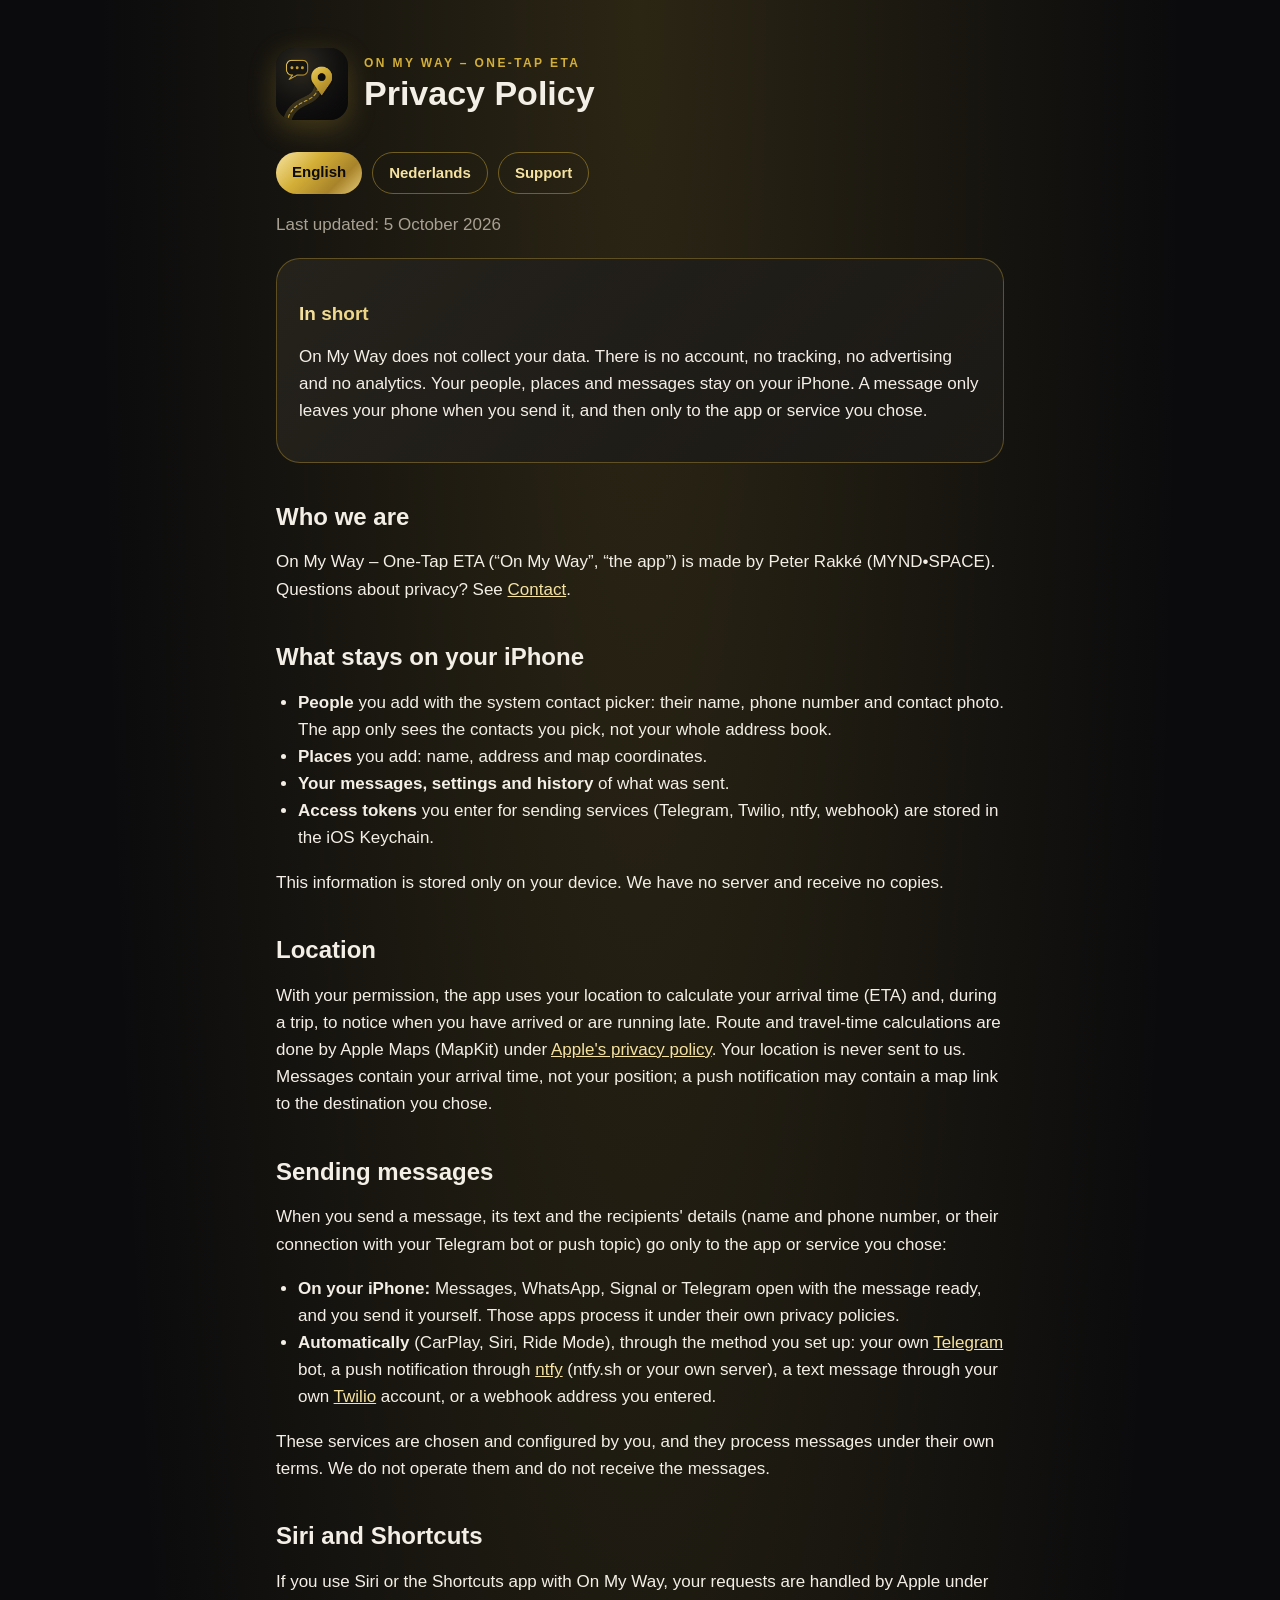
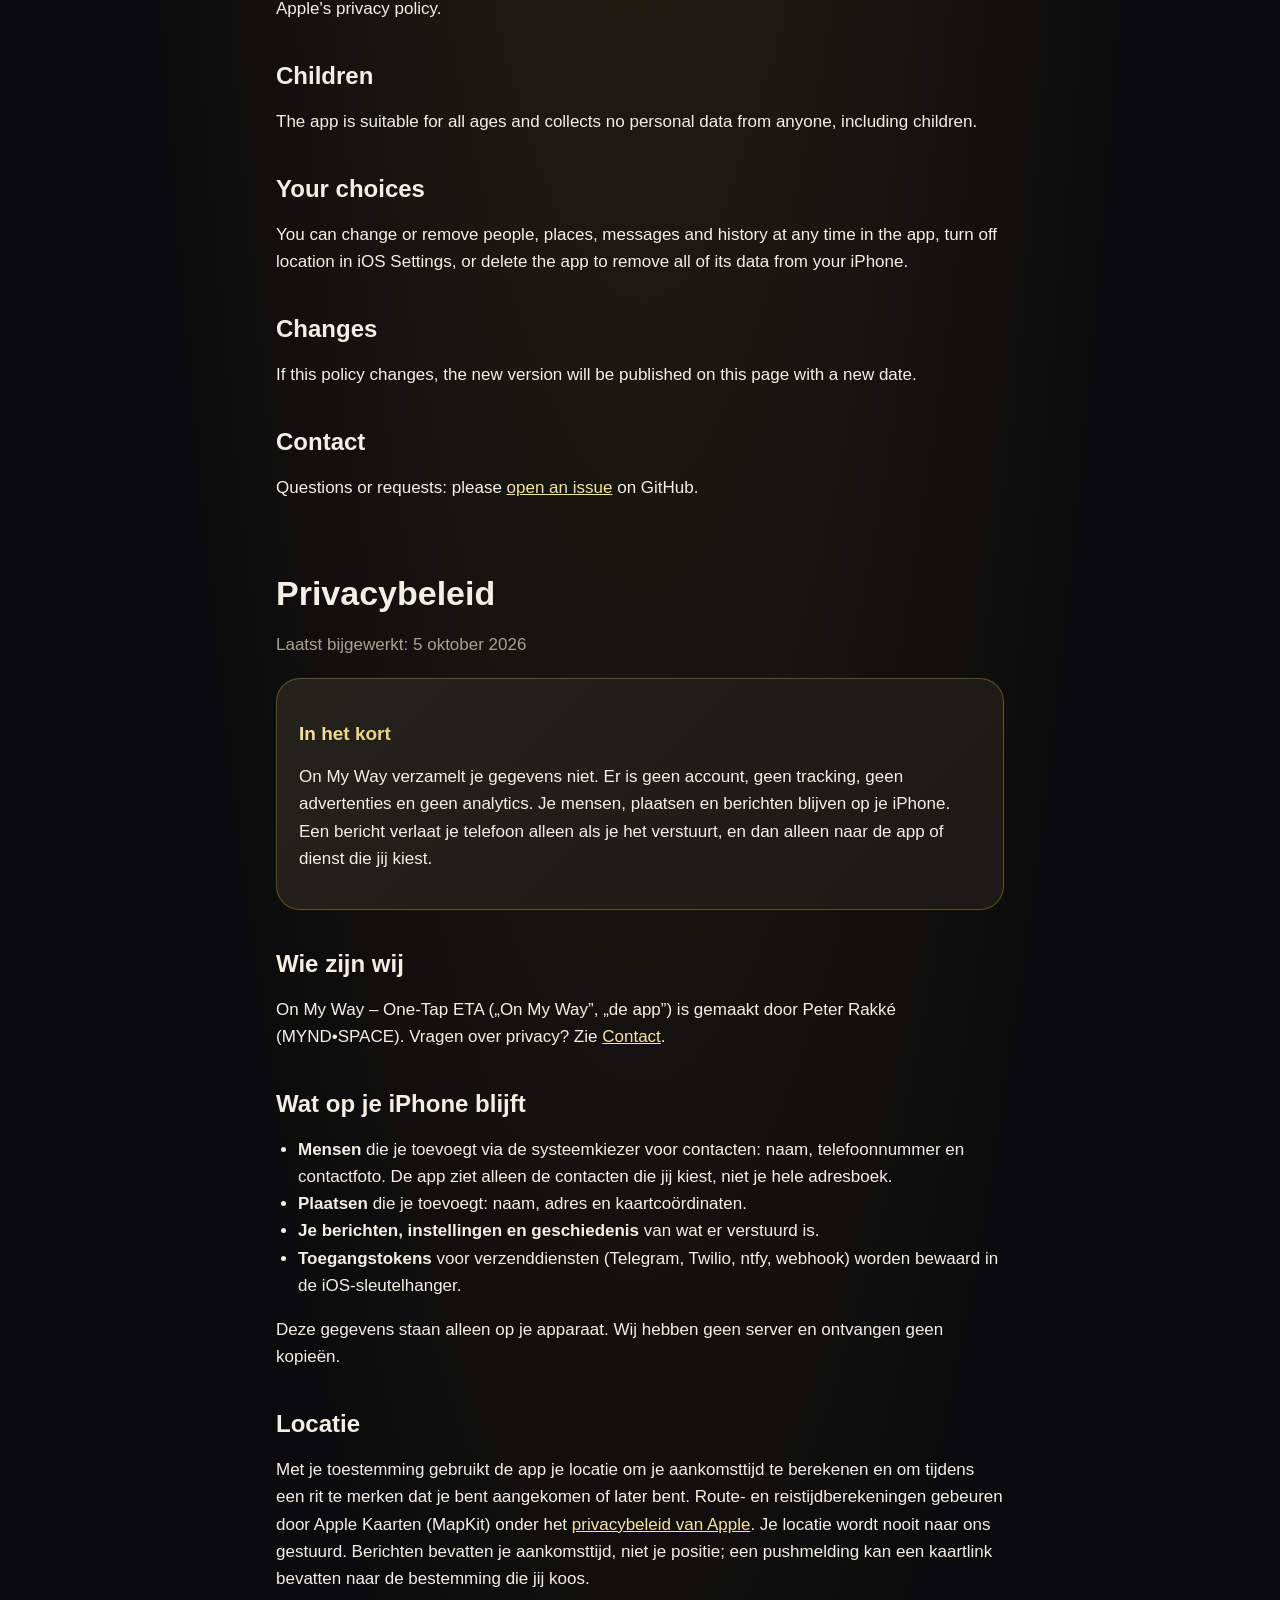
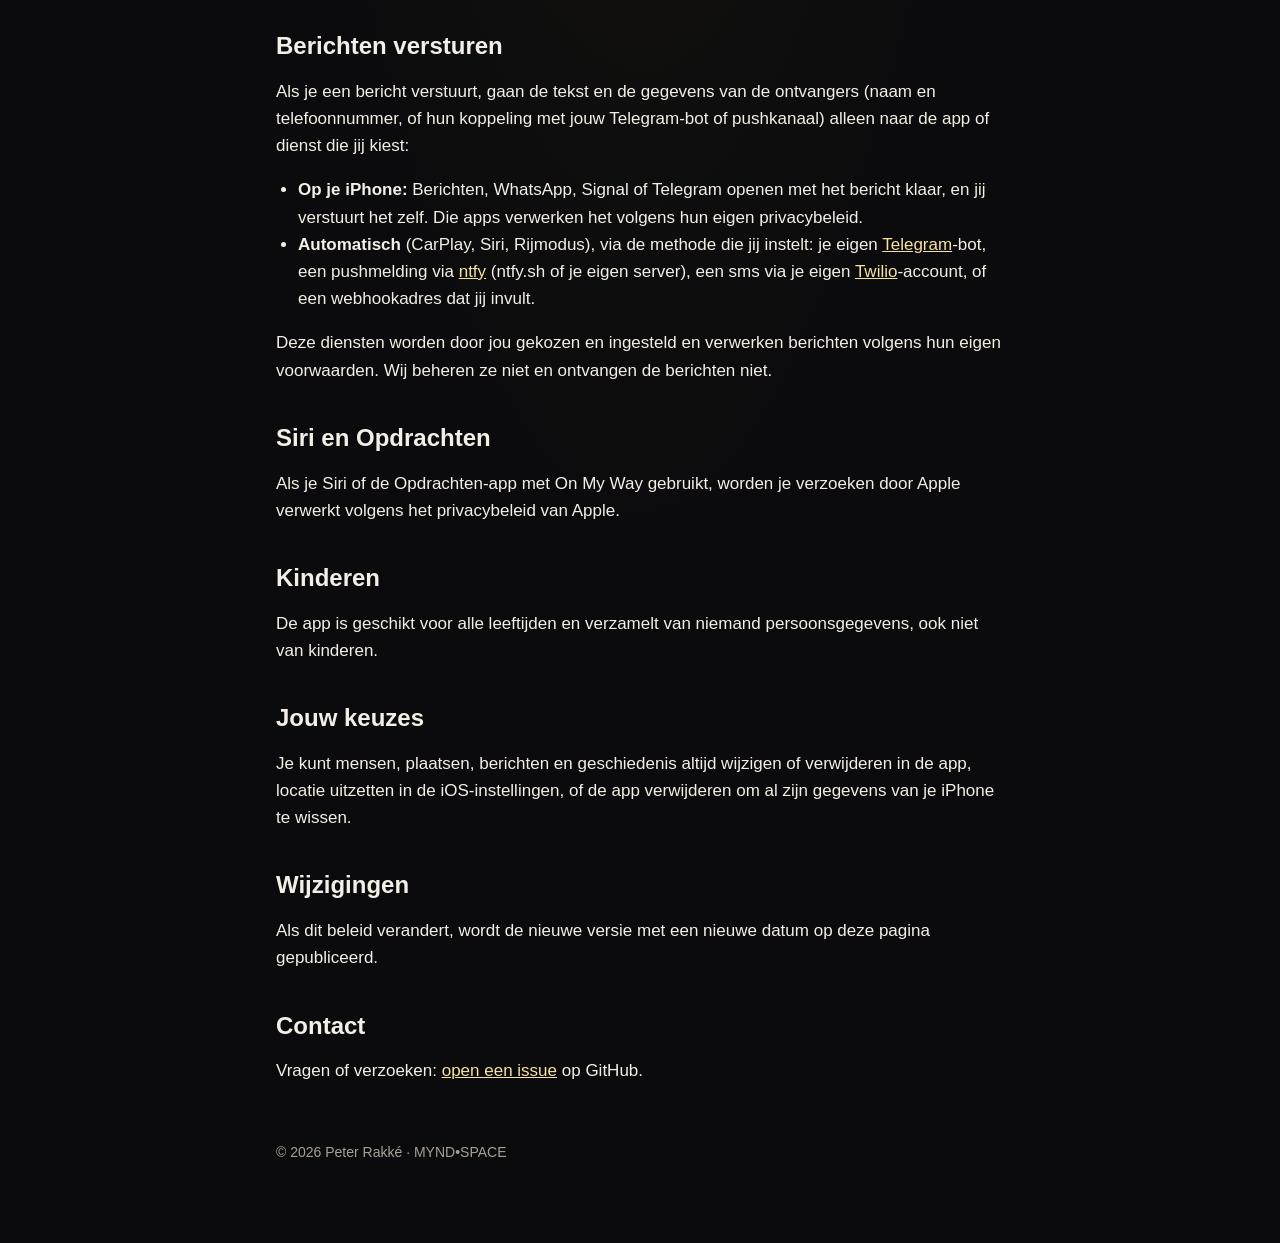
==== privacy.html @ 520e9c58 "Add privacy policy and support pages for On My Way" ====
<!doctype html>
<html lang="en">
<head>
  <meta charset="utf-8">
  <meta name="viewport" content="width=device-width, initial-scale=1">
  <title>Privacy Policy · On My Way</title>
  <meta name="description" content="Privacy policy for On My Way – One-Tap ETA.">
  <link rel="stylesheet" href="style.css">
</head>
<body>
<main>
  <header>
    <img src="icon.png" alt="On My Way icon">
    <div>
      <p class="eyebrow">On My Way – One-Tap ETA</p>
      <h1>Privacy Policy</h1>
    </div>
  </header>

  <div class="pills">
    <a class="pill primary" href="#en">English</a>
    <a class="pill" href="#nl">Nederlands</a>
    <a class="pill" href="index.html">Support</a>
  </div>

  <section id="en">
    <p class="muted">Last updated: 5 October 2026</p>

    <div class="card">
      <h3 class="gold">In short</h3>
      <p>On My Way does not collect your data. There is no account, no tracking, no advertising and no analytics. Your people, places and messages stay on your iPhone. A message only leaves your phone when you send it, and then only to the app or service you chose.</p>
    </div>

    <h2>Who we are</h2>
    <p>On My Way – One-Tap ETA (“On My Way”, “the app”) is made by Peter Rakké (MYND•SPACE). Questions about privacy? See <a href="#contact">Contact</a>.</p>

    <h2>What stays on your iPhone</h2>
    <ul>
      <li><strong>People</strong> you add with the system contact picker: their name, phone number and contact photo. The app only sees the contacts you pick, not your whole address book.</li>
      <li><strong>Places</strong> you add: name, address and map coordinates.</li>
      <li><strong>Your messages, settings and history</strong> of what was sent.</li>
      <li><strong>Access tokens</strong> you enter for sending services (Telegram, Twilio, ntfy, webhook) are stored in the iOS Keychain.</li>
    </ul>
    <p>This information is stored only on your device. We have no server and receive no copies.</p>

    <h2>Location</h2>
    <p>With your permission, the app uses your location to calculate your arrival time (ETA) and, during a trip, to notice when you have arrived or are running late. Route and travel-time calculations are done by Apple Maps (MapKit) under <a href="https://www.apple.com/legal/privacy/">Apple's privacy policy</a>. Your location is never sent to us. Messages contain your arrival time, not your position; a push notification may contain a map link to the destination you chose.</p>

    <h2>Sending messages</h2>
    <p>When you send a message, its text and the recipients' details (name and phone number, or their connection with your Telegram bot or push topic) go only to the app or service you chose:</p>
    <ul>
      <li><strong>On your iPhone:</strong> Messages, WhatsApp, Signal or Telegram open with the message ready, and you send it yourself. Those apps process it under their own privacy policies.</li>
      <li><strong>Automatically</strong> (CarPlay, Siri, Ride Mode), through the method you set up: your own <a href="https://telegram.org/privacy">Telegram</a> bot, a push notification through <a href="https://ntfy.sh/docs/privacy/">ntfy</a> (ntfy.sh or your own server), a text message through your own <a href="https://www.twilio.com/legal/privacy">Twilio</a> account, or a webhook address you entered.</li>
    </ul>
    <p>These services are chosen and configured by you, and they process messages under their own terms. We do not operate them and do not receive the messages.</p>

    <h2>Siri and Shortcuts</h2>
    <p>If you use Siri or the Shortcuts app with On My Way, your requests are handled by Apple under Apple's privacy policy.</p>

    <h2>Children</h2>
    <p>The app is suitable for all ages and collects no personal data from anyone, including children.</p>

    <h2>Your choices</h2>
    <p>You can change or remove people, places, messages and history at any time in the app, turn off location in iOS Settings, or delete the app to remove all of its data from your iPhone.</p>

    <h2>Changes</h2>
    <p>If this policy changes, the new version will be published on this page with a new date.</p>

    <h2 id="contact">Contact</h2>
    <p>Questions or requests: please <a href="https://github.com/MyndSpaceAI/OnMyWay-legal/issues">open an issue</a> on GitHub.</p>
  </section>

  <section id="nl">
    <h1 style="margin-top:72px">Privacybeleid</h1>
    <p class="muted">Laatst bijgewerkt: 5 oktober 2026</p>

    <div class="card">
      <h3 class="gold">In het kort</h3>
      <p>On My Way verzamelt je gegevens niet. Er is geen account, geen tracking, geen advertenties en geen analytics. Je mensen, plaatsen en berichten blijven op je iPhone. Een bericht verlaat je telefoon alleen als je het verstuurt, en dan alleen naar de app of dienst die jij kiest.</p>
    </div>

    <h2>Wie zijn wij</h2>
    <p>On My Way – One-Tap ETA („On My Way”, „de app”) is gemaakt door Peter Rakké (MYND•SPACE). Vragen over privacy? Zie <a href="#contact-nl">Contact</a>.</p>

    <h2>Wat op je iPhone blijft</h2>
    <ul>
      <li><strong>Mensen</strong> die je toevoegt via de systeemkiezer voor contacten: naam, telefoonnummer en contactfoto. De app ziet alleen de contacten die jij kiest, niet je hele adresboek.</li>
      <li><strong>Plaatsen</strong> die je toevoegt: naam, adres en kaartcoördinaten.</li>
      <li><strong>Je berichten, instellingen en geschiedenis</strong> van wat er verstuurd is.</li>
      <li><strong>Toegangstokens</strong> voor verzenddiensten (Telegram, Twilio, ntfy, webhook) worden bewaard in de iOS-sleutelhanger.</li>
    </ul>
    <p>Deze gegevens staan alleen op je apparaat. Wij hebben geen server en ontvangen geen kopieën.</p>

    <h2>Locatie</h2>
    <p>Met je toestemming gebruikt de app je locatie om je aankomsttijd te berekenen en om tijdens een rit te merken dat je bent aangekomen of later bent. Route- en reistijdberekeningen gebeuren door Apple Kaarten (MapKit) onder het <a href="https://www.apple.com/nl/legal/privacy/">privacybeleid van Apple</a>. Je locatie wordt nooit naar ons gestuurd. Berichten bevatten je aankomsttijd, niet je positie; een pushmelding kan een kaartlink bevatten naar de bestemming die jij koos.</p>

    <h2>Berichten versturen</h2>
    <p>Als je een bericht verstuurt, gaan de tekst en de gegevens van de ontvangers (naam en telefoonnummer, of hun koppeling met jouw Telegram-bot of pushkanaal) alleen naar de app of dienst die jij kiest:</p>
    <ul>
      <li><strong>Op je iPhone:</strong> Berichten, WhatsApp, Signal of Telegram openen met het bericht klaar, en jij verstuurt het zelf. Die apps verwerken het volgens hun eigen privacybeleid.</li>
      <li><strong>Automatisch</strong> (CarPlay, Siri, Rijmodus), via de methode die jij instelt: je eigen <a href="https://telegram.org/privacy">Telegram</a>-bot, een pushmelding via <a href="https://ntfy.sh/docs/privacy/">ntfy</a> (ntfy.sh of je eigen server), een sms via je eigen <a href="https://www.twilio.com/legal/privacy">Twilio</a>-account, of een webhookadres dat jij invult.</li>
    </ul>
    <p>Deze diensten worden door jou gekozen en ingesteld en verwerken berichten volgens hun eigen voorwaarden. Wij beheren ze niet en ontvangen de berichten niet.</p>

    <h2>Siri en Opdrachten</h2>
    <p>Als je Siri of de Opdrachten-app met On My Way gebruikt, worden je verzoeken door Apple verwerkt volgens het privacybeleid van Apple.</p>

    <h2>Kinderen</h2>
    <p>De app is geschikt voor alle leeftijden en verzamelt van niemand persoonsgegevens, ook niet van kinderen.</p>

    <h2>Jouw keuzes</h2>
    <p>Je kunt mensen, plaatsen, berichten en geschiedenis altijd wijzigen of verwijderen in de app, locatie uitzetten in de iOS-instellingen, of de app verwijderen om al zijn gegevens van je iPhone te wissen.</p>

    <h2>Wijzigingen</h2>
    <p>Als dit beleid verandert, wordt de nieuwe versie met een nieuwe datum op deze pagina gepubliceerd.</p>

    <h2 id="contact-nl">Contact</h2>
    <p>Vragen of verzoeken: <a href="https://github.com/MyndSpaceAI/OnMyWay-legal/issues">open een issue</a> op GitHub.</p>
  </section>

  <footer>© 2026 Peter Rakké · MYND•SPACE</footer>
</main>
</body>
</html>
---- style.css ----
:root {
  --onyx: #0b0b0d;
  --card: #1b1915;
  --raised: #25221c;
  --ivory: #f4efe6;
  --mist: #a8a193;
  --gold: #d4af37;
  --gold-light: #f6e3a1;
  --gold-deep: #a8832a;
  --foil: linear-gradient(135deg, #f6e3a1 0%, #d4af37 38%, #a8832a 72%, #e6cc7a 100%);
}

* { box-sizing: border-box; }

html { -webkit-text-size-adjust: 100%; }

body {
  margin: 0;
  background: radial-gradient(ellipse at top, rgba(212, 175, 55, 0.16), transparent 60%), var(--onyx);
  background-color: var(--onyx);
  color: var(--ivory);
  font: 17px/1.6 -apple-system, BlinkMacSystemFont, "SF Pro Text", "Segoe UI", Roboto, sans-serif;
  min-height: 100vh;
}

main { max-width: 760px; margin: 0 auto; padding: 48px 16px 80px; }

header { display: flex; align-items: center; gap: 16px; margin-bottom: 32px; }

header img { width: 72px; height: 72px; border-radius: 18px; box-shadow: 0 8px 28px rgba(212, 175, 55, 0.25); }

.eyebrow {
  color: var(--gold);
  font-size: 12px;
  font-weight: 700;
  letter-spacing: 0.2em;
  text-transform: uppercase;
  margin: 0;
}

h1, h2, h3 {
  font-family: ui-rounded, "SF Pro Rounded", -apple-system, sans-serif;
  font-weight: 800;
  line-height: 1.2;
  margin: 0;
}

h1 { font-size: 34px; }

h2 { font-size: 24px; margin-top: 40px; margin-bottom: 8px; }

h3 { font-size: 19px; margin-top: 24px; margin-bottom: 4px; }

.gold { background: var(--foil); -webkit-background-clip: text; background-clip: text; color: transparent; }

p, li { color: var(--ivory); }

.muted { color: var(--mist); }

a { color: var(--gold-light); }

.card {
  background: linear-gradient(135deg, var(--raised), var(--card));
  border: 1px solid rgba(212, 175, 55, 0.35);
  border-radius: 24px;
  padding: 20px 22px;
  margin: 20px 0;
}

.pills { display: flex; flex-wrap: wrap; gap: 10px; margin: 16px 0 8px; }

.pill {
  display: inline-block;
  padding: 8px 16px;
  border-radius: 999px;
  border: 1px solid rgba(212, 175, 55, 0.45);
  color: var(--gold-light);
  text-decoration: none;
  font-weight: 600;
  font-size: 15px;
}

.pill.primary { background: var(--foil); color: var(--onyx); border: none; }

footer { margin-top: 56px; color: var(--mist); font-size: 14px; }

ul { padding-left: 22px; }
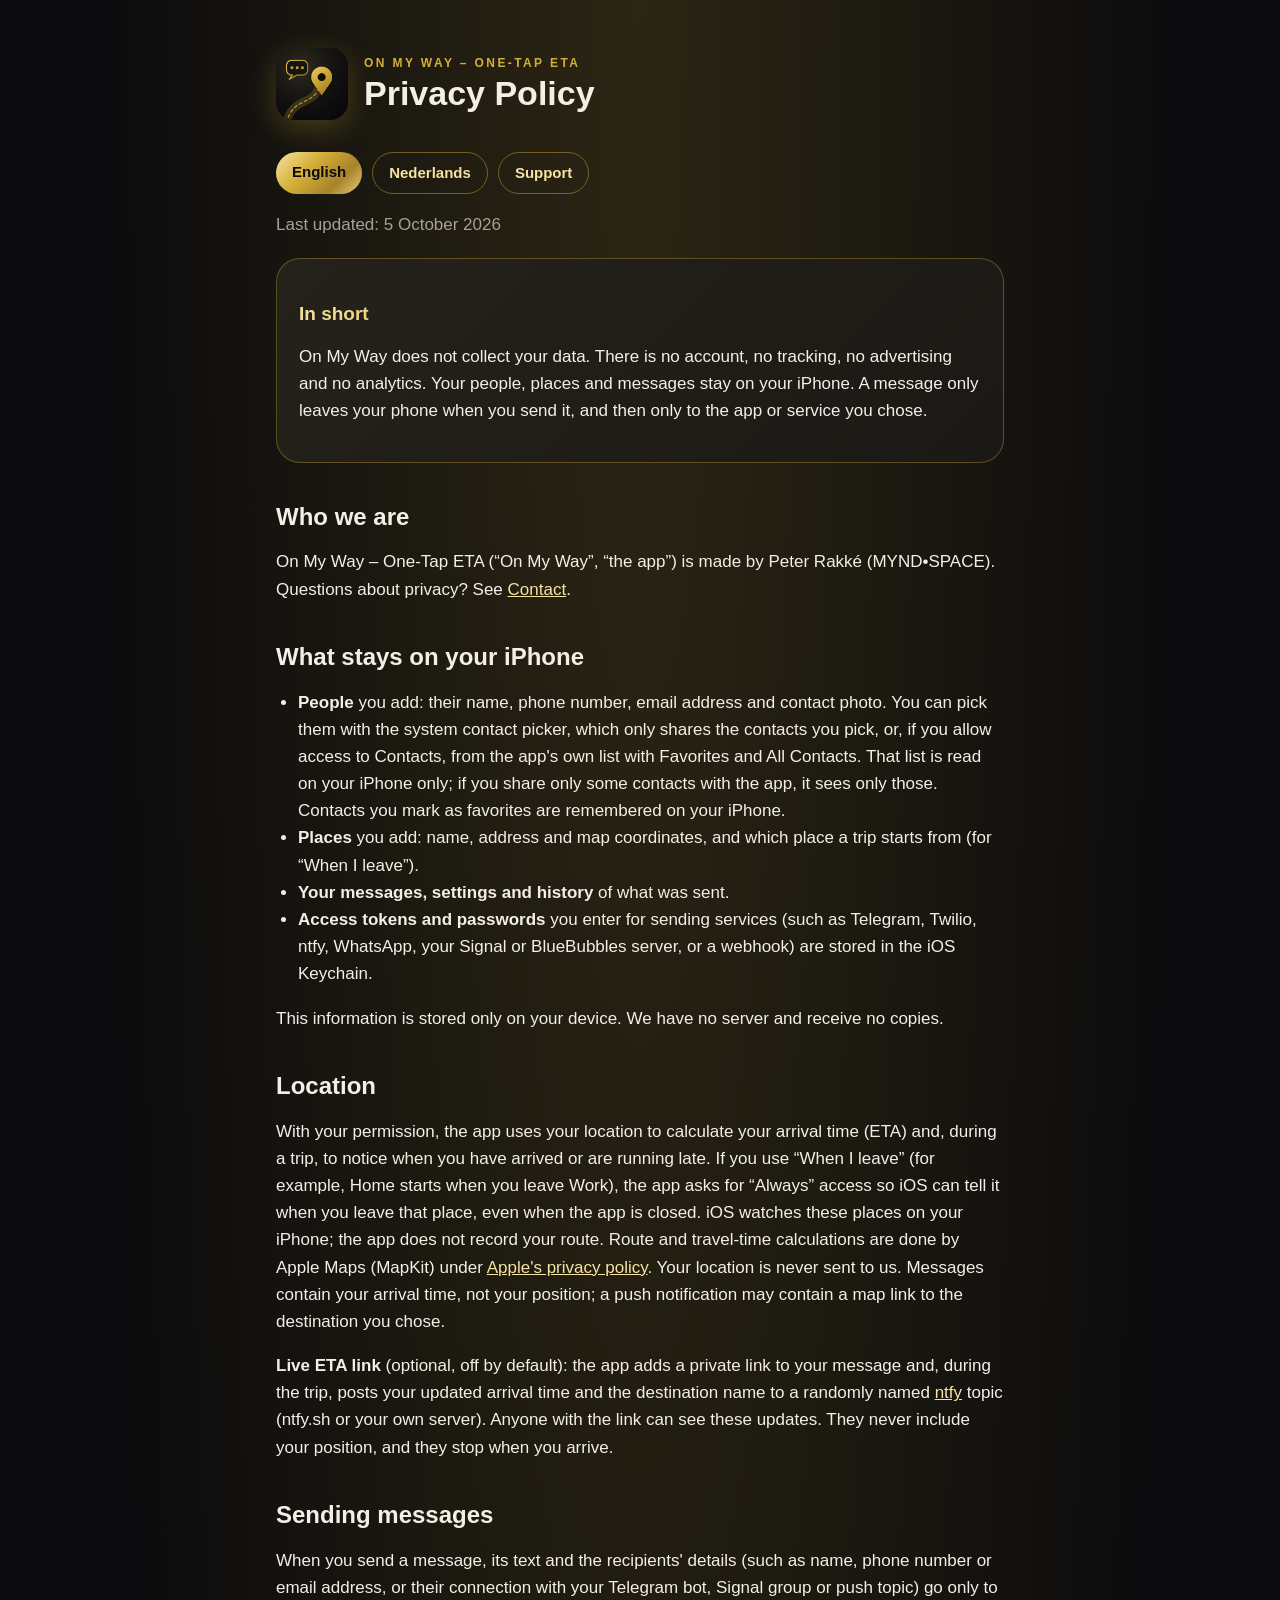
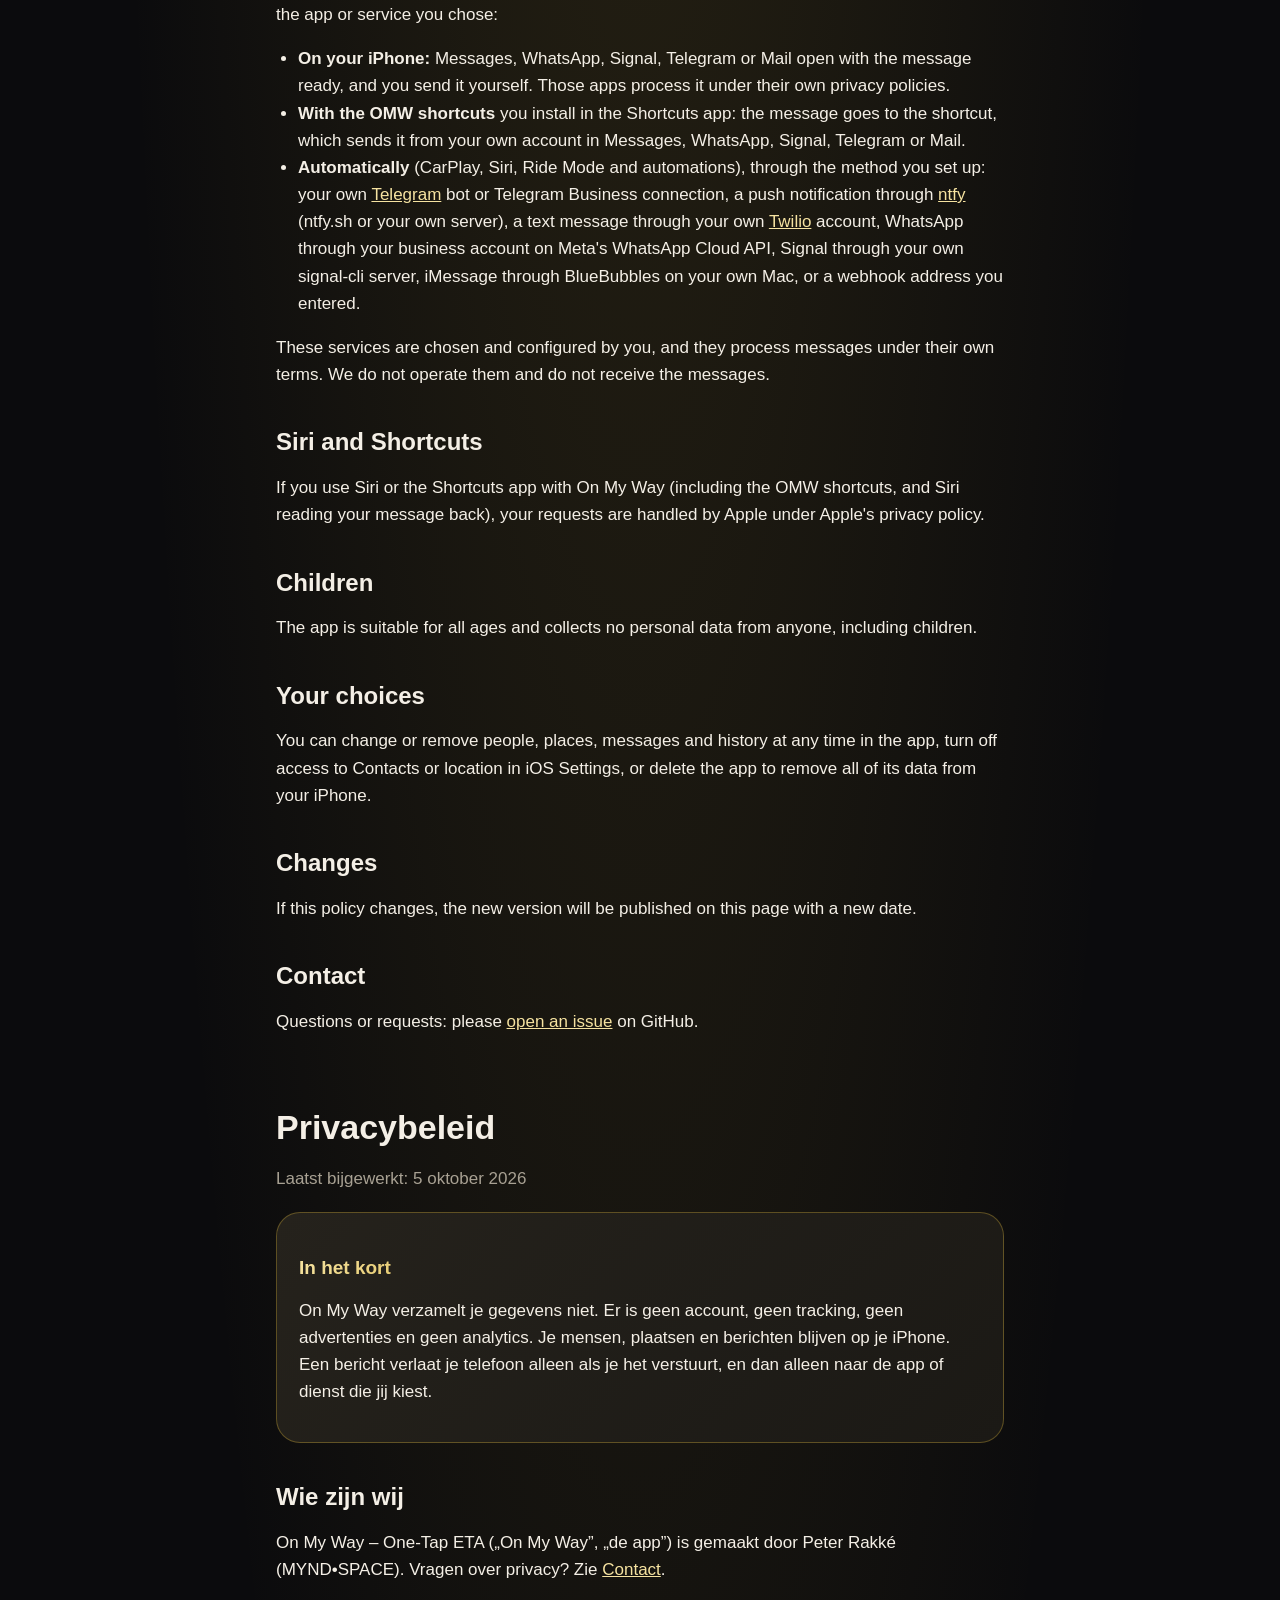
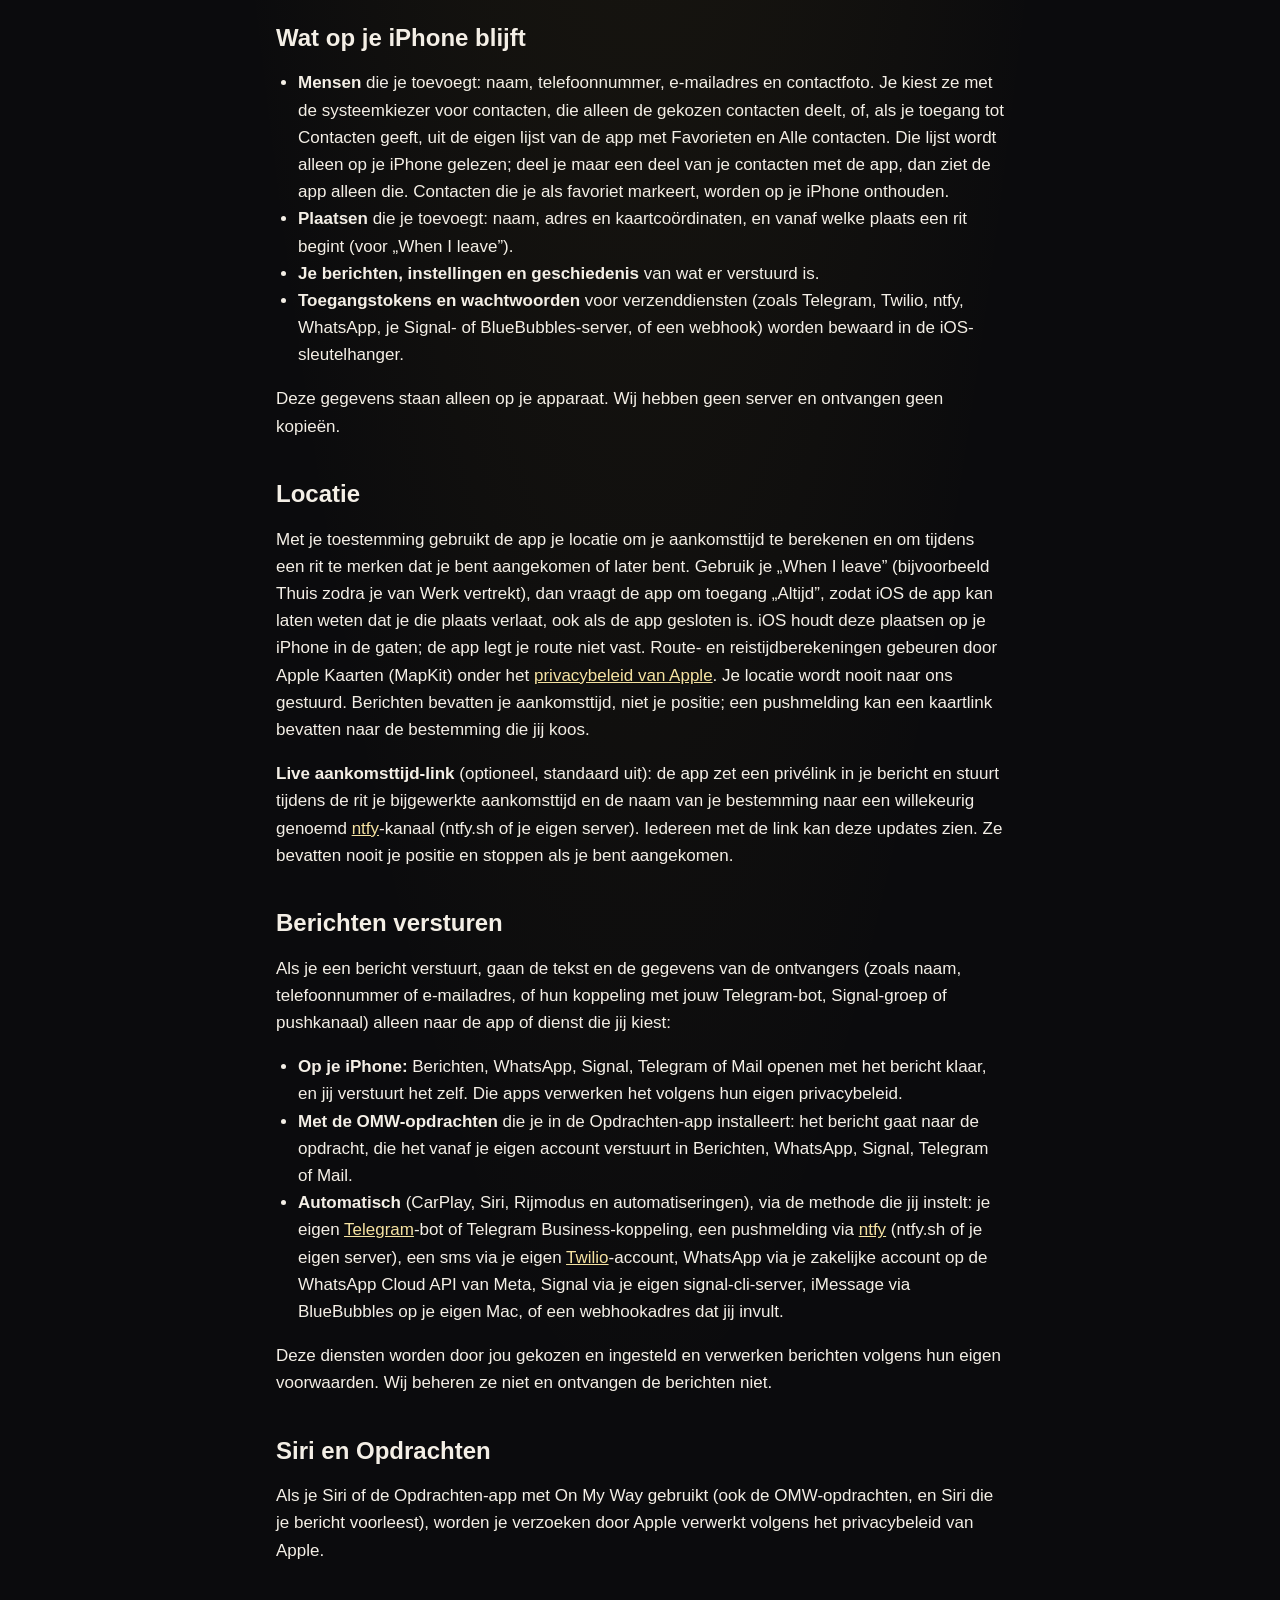
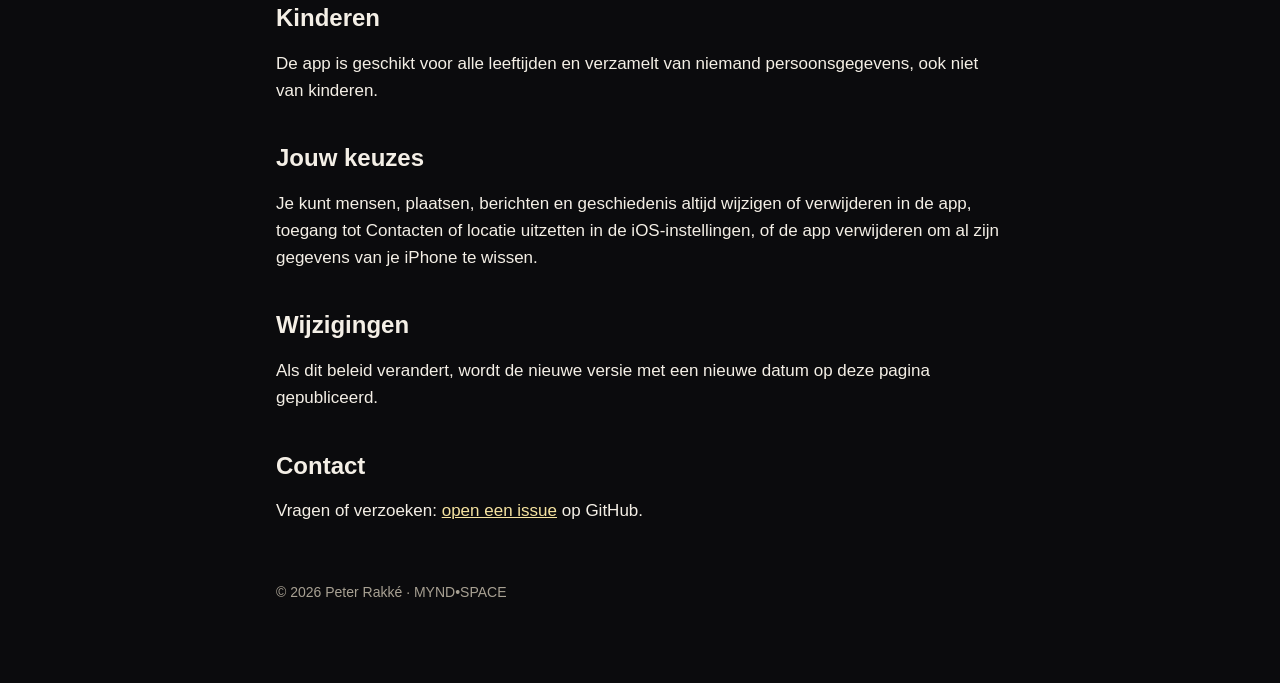
==== commit ce3ec7e4: "Privacy policy: contacts list, "When I leave", live ETA link, new senders Covers On My Way 1.1: the " ====
--- a/privacy.html
+++ b/privacy.html
@@ -36,32 +36,34 @@
 
     <h2>What stays on your iPhone</h2>
     <ul>
-      <li><strong>People</strong> you add with the system contact picker: their name, phone number and contact photo. The app only sees the contacts you pick, not your whole address book.</li>
-      <li><strong>Places</strong> you add: name, address and map coordinates.</li>
+      <li><strong>People</strong> you add: their name, phone number, email address and contact photo. You can pick them with the system contact picker, which only shares the contacts you pick, or, if you allow access to Contacts, from the app's own list with Favorites and All Contacts. That list is read on your iPhone only; if you share only some contacts with the app, it sees only those. Contacts you mark as favorites are remembered on your iPhone.</li>
+      <li><strong>Places</strong> you add: name, address and map coordinates, and which place a trip starts from (for “When I leave”).</li>
       <li><strong>Your messages, settings and history</strong> of what was sent.</li>
-      <li><strong>Access tokens</strong> you enter for sending services (Telegram, Twilio, ntfy, webhook) are stored in the iOS Keychain.</li>
+      <li><strong>Access tokens and passwords</strong> you enter for sending services (such as Telegram, Twilio, ntfy, WhatsApp, your Signal or BlueBubbles server, or a webhook) are stored in the iOS Keychain.</li>
     </ul>
     <p>This information is stored only on your device. We have no server and receive no copies.</p>
 
     <h2>Location</h2>
-    <p>With your permission, the app uses your location to calculate your arrival time (ETA) and, during a trip, to notice when you have arrived or are running late. Route and travel-time calculations are done by Apple Maps (MapKit) under <a href="https://www.apple.com/legal/privacy/">Apple's privacy policy</a>. Your location is never sent to us. Messages contain your arrival time, not your position; a push notification may contain a map link to the destination you chose.</p>
+    <p>With your permission, the app uses your location to calculate your arrival time (ETA) and, during a trip, to notice when you have arrived or are running late. If you use “When I leave” (for example, Home starts when you leave Work), the app asks for “Always” access so iOS can tell it when you leave that place, even when the app is closed. iOS watches these places on your iPhone; the app does not record your route. Route and travel-time calculations are done by Apple Maps (MapKit) under <a href="https://www.apple.com/legal/privacy/">Apple's privacy policy</a>. Your location is never sent to us. Messages contain your arrival time, not your position; a push notification may contain a map link to the destination you chose.</p>
+    <p><strong>Live ETA link</strong> (optional, off by default): the app adds a private link to your message and, during the trip, posts your updated arrival time and the destination name to a randomly named <a href="https://ntfy.sh/docs/privacy/">ntfy</a> topic (ntfy.sh or your own server). Anyone with the link can see these updates. They never include your position, and they stop when you arrive.</p>
 
     <h2>Sending messages</h2>
-    <p>When you send a message, its text and the recipients' details (name and phone number, or their connection with your Telegram bot or push topic) go only to the app or service you chose:</p>
+    <p>When you send a message, its text and the recipients' details (such as name, phone number or email address, or their connection with your Telegram bot, Signal group or push topic) go only to the app or service you chose:</p>
     <ul>
-      <li><strong>On your iPhone:</strong> Messages, WhatsApp, Signal or Telegram open with the message ready, and you send it yourself. Those apps process it under their own privacy policies.</li>
-      <li><strong>Automatically</strong> (CarPlay, Siri, Ride Mode), through the method you set up: your own <a href="https://telegram.org/privacy">Telegram</a> bot, a push notification through <a href="https://ntfy.sh/docs/privacy/">ntfy</a> (ntfy.sh or your own server), a text message through your own <a href="https://www.twilio.com/legal/privacy">Twilio</a> account, or a webhook address you entered.</li>
+      <li><strong>On your iPhone:</strong> Messages, WhatsApp, Signal, Telegram or Mail open with the message ready, and you send it yourself. Those apps process it under their own privacy policies.</li>
+      <li><strong>With the OMW shortcuts</strong> you install in the Shortcuts app: the message goes to the shortcut, which sends it from your own account in Messages, WhatsApp, Signal, Telegram or Mail.</li>
+      <li><strong>Automatically</strong> (CarPlay, Siri, Ride Mode and automations), through the method you set up: your own <a href="https://telegram.org/privacy">Telegram</a> bot or Telegram Business connection, a push notification through <a href="https://ntfy.sh/docs/privacy/">ntfy</a> (ntfy.sh or your own server), a text message through your own <a href="https://www.twilio.com/legal/privacy">Twilio</a> account, WhatsApp through your business account on Meta's WhatsApp Cloud API, Signal through your own signal-cli server, iMessage through BlueBubbles on your own Mac, or a webhook address you entered.</li>
     </ul>
     <p>These services are chosen and configured by you, and they process messages under their own terms. We do not operate them and do not receive the messages.</p>
 
     <h2>Siri and Shortcuts</h2>
-    <p>If you use Siri or the Shortcuts app with On My Way, your requests are handled by Apple under Apple's privacy policy.</p>
+    <p>If you use Siri or the Shortcuts app with On My Way (including the OMW shortcuts, and Siri reading your message back), your requests are handled by Apple under Apple's privacy policy.</p>
 
     <h2>Children</h2>
     <p>The app is suitable for all ages and collects no personal data from anyone, including children.</p>
 
     <h2>Your choices</h2>
-    <p>You can change or remove people, places, messages and history at any time in the app, turn off location in iOS Settings, or delete the app to remove all of its data from your iPhone.</p>
+    <p>You can change or remove people, places, messages and history at any time in the app, turn off access to Contacts or location in iOS Settings, or delete the app to remove all of its data from your iPhone.</p>
 
     <h2>Changes</h2>
     <p>If this policy changes, the new version will be published on this page with a new date.</p>
@@ -84,32 +86,34 @@
 
     <h2>Wat op je iPhone blijft</h2>
     <ul>
-      <li><strong>Mensen</strong> die je toevoegt via de systeemkiezer voor contacten: naam, telefoonnummer en contactfoto. De app ziet alleen de contacten die jij kiest, niet je hele adresboek.</li>
-      <li><strong>Plaatsen</strong> die je toevoegt: naam, adres en kaartcoördinaten.</li>
+      <li><strong>Mensen</strong> die je toevoegt: naam, telefoonnummer, e-mailadres en contactfoto. Je kiest ze met de systeemkiezer voor contacten, die alleen de gekozen contacten deelt, of, als je toegang tot Contacten geeft, uit de eigen lijst van de app met Favorieten en Alle contacten. Die lijst wordt alleen op je iPhone gelezen; deel je maar een deel van je contacten met de app, dan ziet de app alleen die. Contacten die je als favoriet markeert, worden op je iPhone onthouden.</li>
+      <li><strong>Plaatsen</strong> die je toevoegt: naam, adres en kaartcoördinaten, en vanaf welke plaats een rit begint (voor „When I leave”).</li>
       <li><strong>Je berichten, instellingen en geschiedenis</strong> van wat er verstuurd is.</li>
-      <li><strong>Toegangstokens</strong> voor verzenddiensten (Telegram, Twilio, ntfy, webhook) worden bewaard in de iOS-sleutelhanger.</li>
+      <li><strong>Toegangstokens en wachtwoorden</strong> voor verzenddiensten (zoals Telegram, Twilio, ntfy, WhatsApp, je Signal- of BlueBubbles-server, of een webhook) worden bewaard in de iOS-sleutelhanger.</li>
     </ul>
     <p>Deze gegevens staan alleen op je apparaat. Wij hebben geen server en ontvangen geen kopieën.</p>
 
     <h2>Locatie</h2>
-    <p>Met je toestemming gebruikt de app je locatie om je aankomsttijd te berekenen en om tijdens een rit te merken dat je bent aangekomen of later bent. Route- en reistijdberekeningen gebeuren door Apple Kaarten (MapKit) onder het <a href="https://www.apple.com/nl/legal/privacy/">privacybeleid van Apple</a>. Je locatie wordt nooit naar ons gestuurd. Berichten bevatten je aankomsttijd, niet je positie; een pushmelding kan een kaartlink bevatten naar de bestemming die jij koos.</p>
+    <p>Met je toestemming gebruikt de app je locatie om je aankomsttijd te berekenen en om tijdens een rit te merken dat je bent aangekomen of later bent. Gebruik je „When I leave” (bijvoorbeeld Thuis zodra je van Werk vertrekt), dan vraagt de app om toegang „Altijd”, zodat iOS de app kan laten weten dat je die plaats verlaat, ook als de app gesloten is. iOS houdt deze plaatsen op je iPhone in de gaten; de app legt je route niet vast. Route- en reistijdberekeningen gebeuren door Apple Kaarten (MapKit) onder het <a href="https://www.apple.com/nl/legal/privacy/">privacybeleid van Apple</a>. Je locatie wordt nooit naar ons gestuurd. Berichten bevatten je aankomsttijd, niet je positie; een pushmelding kan een kaartlink bevatten naar de bestemming die jij koos.</p>
+    <p><strong>Live aankomsttijd-link</strong> (optioneel, standaard uit): de app zet een privélink in je bericht en stuurt tijdens de rit je bijgewerkte aankomsttijd en de naam van je bestemming naar een willekeurig genoemd <a href="https://ntfy.sh/docs/privacy/">ntfy</a>-kanaal (ntfy.sh of je eigen server). Iedereen met de link kan deze updates zien. Ze bevatten nooit je positie en stoppen als je bent aangekomen.</p>
 
     <h2>Berichten versturen</h2>
-    <p>Als je een bericht verstuurt, gaan de tekst en de gegevens van de ontvangers (naam en telefoonnummer, of hun koppeling met jouw Telegram-bot of pushkanaal) alleen naar de app of dienst die jij kiest:</p>
+    <p>Als je een bericht verstuurt, gaan de tekst en de gegevens van de ontvangers (zoals naam, telefoonnummer of e-mailadres, of hun koppeling met jouw Telegram-bot, Signal-groep of pushkanaal) alleen naar de app of dienst die jij kiest:</p>
     <ul>
-      <li><strong>Op je iPhone:</strong> Berichten, WhatsApp, Signal of Telegram openen met het bericht klaar, en jij verstuurt het zelf. Die apps verwerken het volgens hun eigen privacybeleid.</li>
-      <li><strong>Automatisch</strong> (CarPlay, Siri, Rijmodus), via de methode die jij instelt: je eigen <a href="https://telegram.org/privacy">Telegram</a>-bot, een pushmelding via <a href="https://ntfy.sh/docs/privacy/">ntfy</a> (ntfy.sh of je eigen server), een sms via je eigen <a href="https://www.twilio.com/legal/privacy">Twilio</a>-account, of een webhookadres dat jij invult.</li>
+      <li><strong>Op je iPhone:</strong> Berichten, WhatsApp, Signal, Telegram of Mail openen met het bericht klaar, en jij verstuurt het zelf. Die apps verwerken het volgens hun eigen privacybeleid.</li>
+      <li><strong>Met de OMW-opdrachten</strong> die je in de Opdrachten-app installeert: het bericht gaat naar de opdracht, die het vanaf je eigen account verstuurt in Berichten, WhatsApp, Signal, Telegram of Mail.</li>
+      <li><strong>Automatisch</strong> (CarPlay, Siri, Rijmodus en automatiseringen), via de methode die jij instelt: je eigen <a href="https://telegram.org/privacy">Telegram</a>-bot of Telegram Business-koppeling, een pushmelding via <a href="https://ntfy.sh/docs/privacy/">ntfy</a> (ntfy.sh of je eigen server), een sms via je eigen <a href="https://www.twilio.com/legal/privacy">Twilio</a>-account, WhatsApp via je zakelijke account op de WhatsApp Cloud API van Meta, Signal via je eigen signal-cli-server, iMessage via BlueBubbles op je eigen Mac, of een webhookadres dat jij invult.</li>
     </ul>
     <p>Deze diensten worden door jou gekozen en ingesteld en verwerken berichten volgens hun eigen voorwaarden. Wij beheren ze niet en ontvangen de berichten niet.</p>
 
     <h2>Siri en Opdrachten</h2>
-    <p>Als je Siri of de Opdrachten-app met On My Way gebruikt, worden je verzoeken door Apple verwerkt volgens het privacybeleid van Apple.</p>
+    <p>Als je Siri of de Opdrachten-app met On My Way gebruikt (ook de OMW-opdrachten, en Siri die je bericht voorleest), worden je verzoeken door Apple verwerkt volgens het privacybeleid van Apple.</p>
 
     <h2>Kinderen</h2>
     <p>De app is geschikt voor alle leeftijden en verzamelt van niemand persoonsgegevens, ook niet van kinderen.</p>
 
     <h2>Jouw keuzes</h2>
-    <p>Je kunt mensen, plaatsen, berichten en geschiedenis altijd wijzigen of verwijderen in de app, locatie uitzetten in de iOS-instellingen, of de app verwijderen om al zijn gegevens van je iPhone te wissen.</p>
+    <p>Je kunt mensen, plaatsen, berichten en geschiedenis altijd wijzigen of verwijderen in de app, toegang tot Contacten of locatie uitzetten in de iOS-instellingen, of de app verwijderen om al zijn gegevens van je iPhone te wissen.</p>
 
     <h2>Wijzigingen</h2>
     <p>Als dit beleid verandert, wordt de nieuwe versie met een nieuwe datum op deze pagina gepubliceerd.</p>
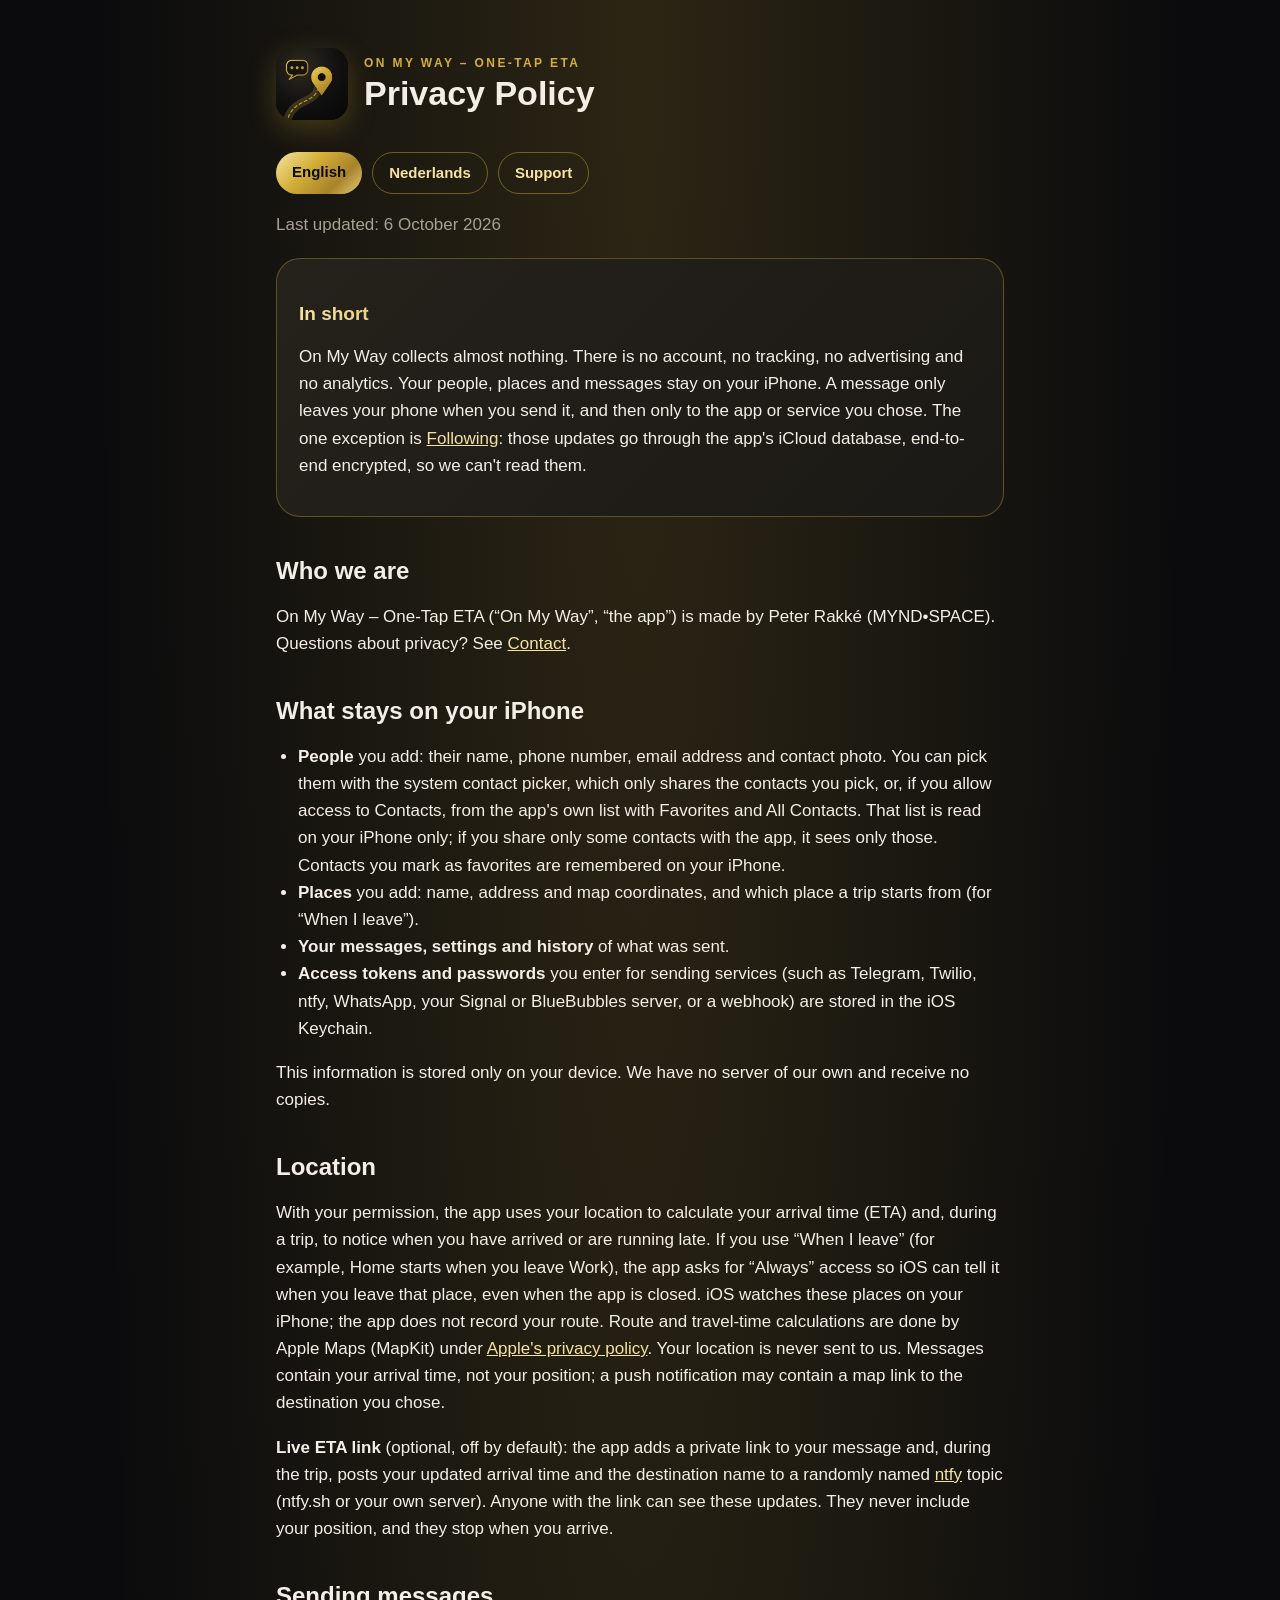
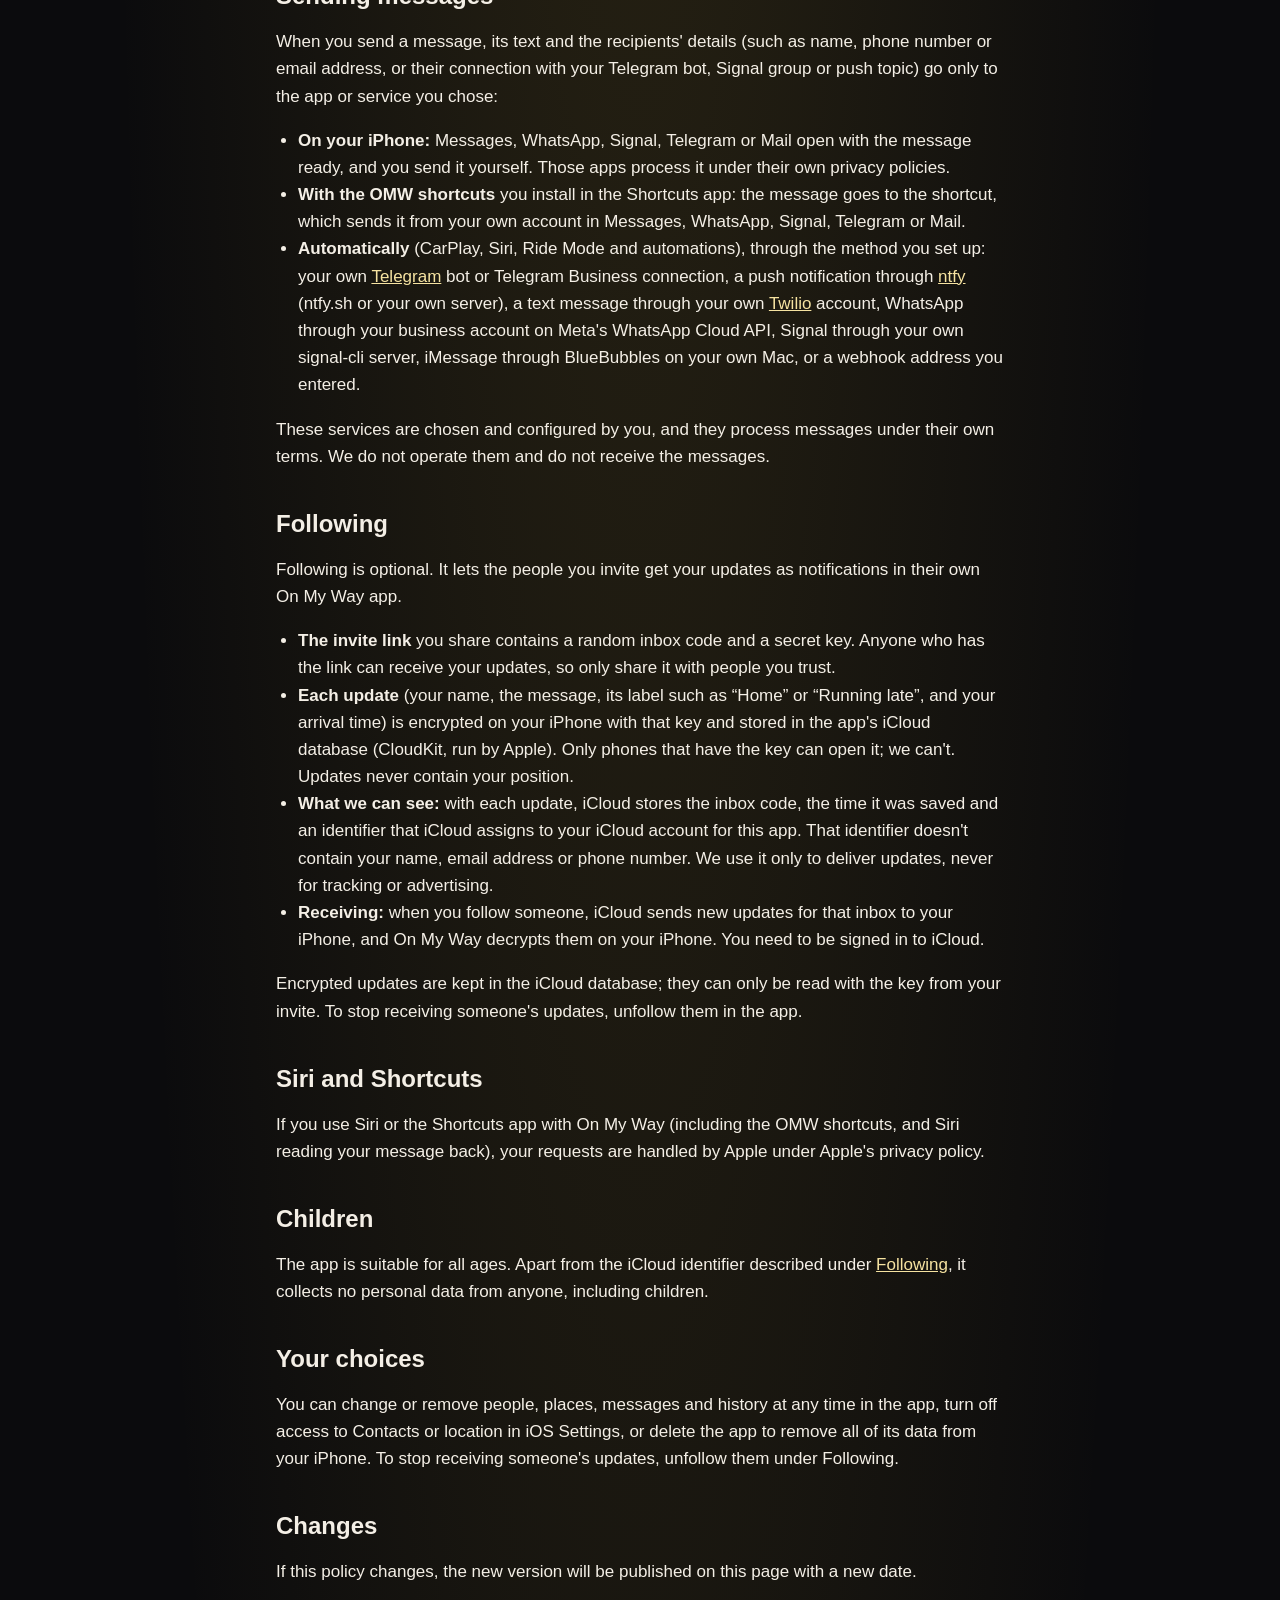
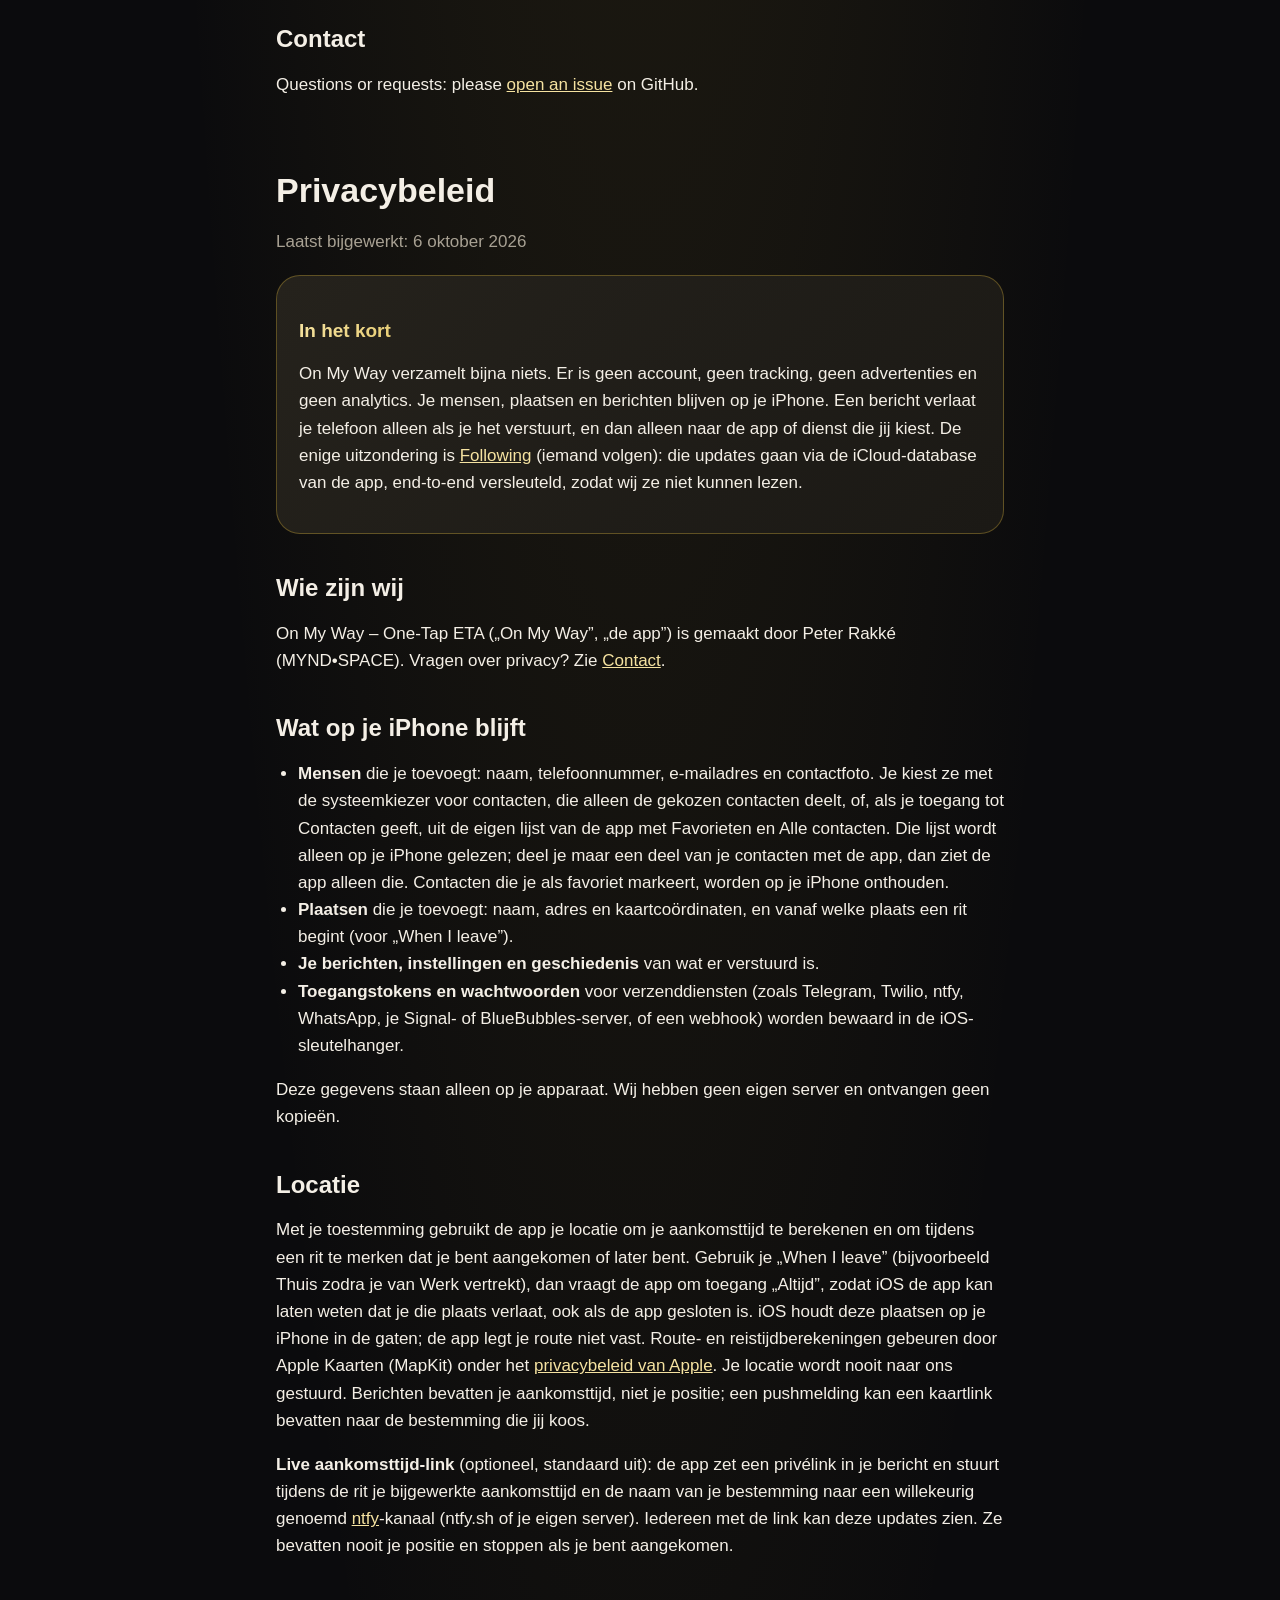
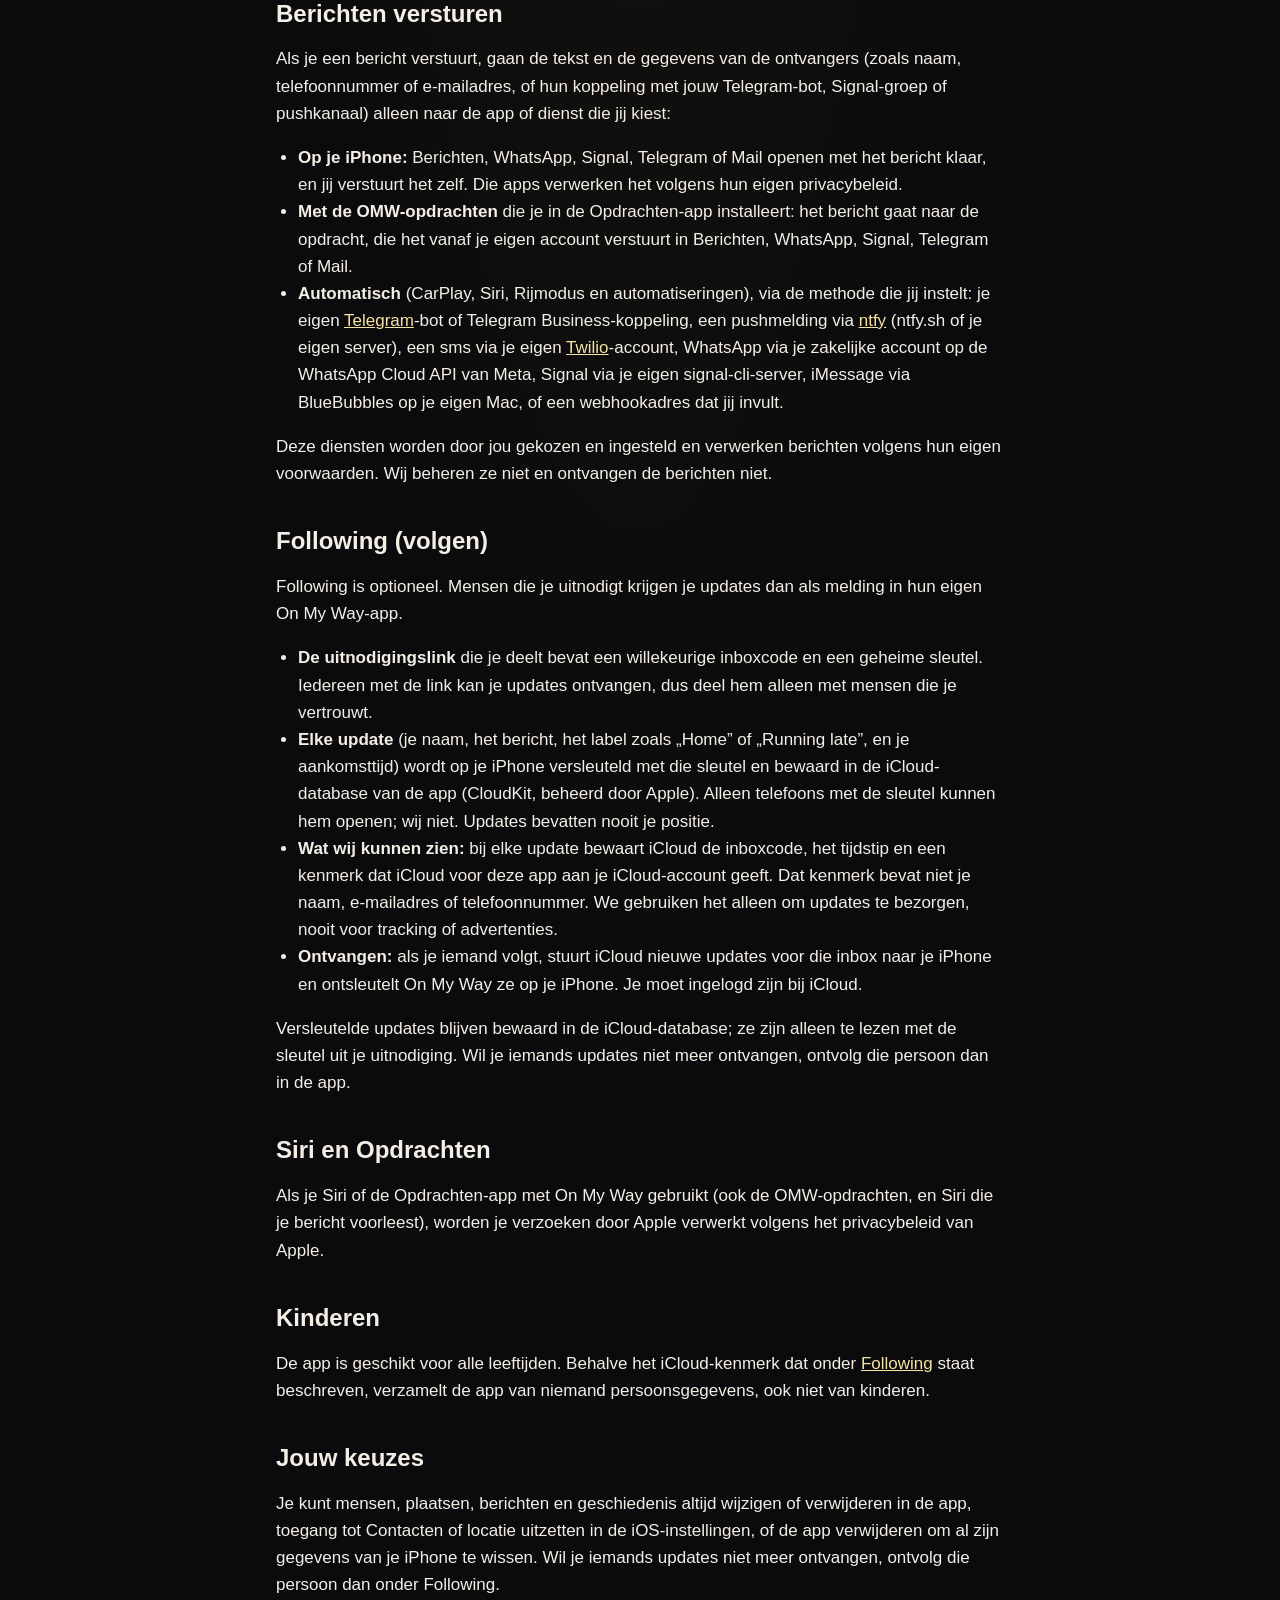
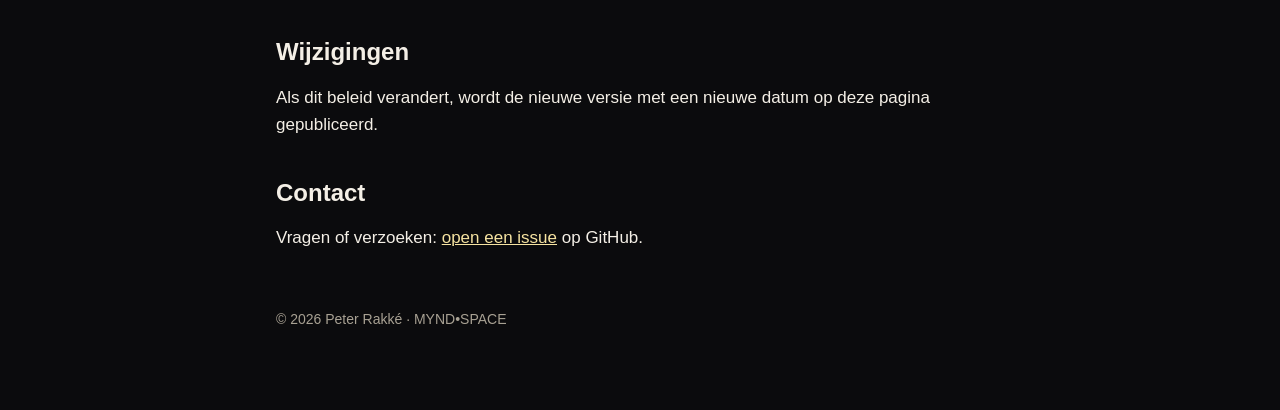
==== commit 190ff3fc: "Privacy policy: Following (updates through iCloud, end-to-end encrypted) Explains the optional Follo" ====
--- a/privacy.html
+++ b/privacy.html
@@ -24,11 +24,11 @@
   </div>
 
   <section id="en">
-    <p class="muted">Last updated: 5 October 2026</p>
+    <p class="muted">Last updated: 6 October 2026</p>
 
     <div class="card">
       <h3 class="gold">In short</h3>
-      <p>On My Way does not collect your data. There is no account, no tracking, no advertising and no analytics. Your people, places and messages stay on your iPhone. A message only leaves your phone when you send it, and then only to the app or service you chose.</p>
+      <p>On My Way collects almost nothing. There is no account, no tracking, no advertising and no analytics. Your people, places and messages stay on your iPhone. A message only leaves your phone when you send it, and then only to the app or service you chose. The one exception is <a href="#following">Following</a>: those updates go through the app's iCloud database, end-to-end encrypted, so we can't read them.</p>
     </div>
 
     <h2>Who we are</h2>
@@ -41,7 +41,7 @@
       <li><strong>Your messages, settings and history</strong> of what was sent.</li>
       <li><strong>Access tokens and passwords</strong> you enter for sending services (such as Telegram, Twilio, ntfy, WhatsApp, your Signal or BlueBubbles server, or a webhook) are stored in the iOS Keychain.</li>
     </ul>
-    <p>This information is stored only on your device. We have no server and receive no copies.</p>
+    <p>This information is stored only on your device. We have no server of our own and receive no copies.</p>
 
     <h2>Location</h2>
     <p>With your permission, the app uses your location to calculate your arrival time (ETA) and, during a trip, to notice when you have arrived or are running late. If you use “When I leave” (for example, Home starts when you leave Work), the app asks for “Always” access so iOS can tell it when you leave that place, even when the app is closed. iOS watches these places on your iPhone; the app does not record your route. Route and travel-time calculations are done by Apple Maps (MapKit) under <a href="https://www.apple.com/legal/privacy/">Apple's privacy policy</a>. Your location is never sent to us. Messages contain your arrival time, not your position; a push notification may contain a map link to the destination you chose.</p>
@@ -56,14 +56,24 @@
     </ul>
     <p>These services are chosen and configured by you, and they process messages under their own terms. We do not operate them and do not receive the messages.</p>
 
+    <h2 id="following">Following</h2>
+    <p>Following is optional. It lets the people you invite get your updates as notifications in their own On My Way app.</p>
+    <ul>
+      <li><strong>The invite link</strong> you share contains a random inbox code and a secret key. Anyone who has the link can receive your updates, so only share it with people you trust.</li>
+      <li><strong>Each update</strong> (your name, the message, its label such as “Home” or “Running late”, and your arrival time) is encrypted on your iPhone with that key and stored in the app's iCloud database (CloudKit, run by Apple). Only phones that have the key can open it; we can't. Updates never contain your position.</li>
+      <li><strong>What we can see:</strong> with each update, iCloud stores the inbox code, the time it was saved and an identifier that iCloud assigns to your iCloud account for this app. That identifier doesn't contain your name, email address or phone number. We use it only to deliver updates, never for tracking or advertising.</li>
+      <li><strong>Receiving:</strong> when you follow someone, iCloud sends new updates for that inbox to your iPhone, and On My Way decrypts them on your iPhone. You need to be signed in to iCloud.</li>
+    </ul>
+    <p>Encrypted updates are kept in the iCloud database; they can only be read with the key from your invite. To stop receiving someone's updates, unfollow them in the app.</p>
+
     <h2>Siri and Shortcuts</h2>
     <p>If you use Siri or the Shortcuts app with On My Way (including the OMW shortcuts, and Siri reading your message back), your requests are handled by Apple under Apple's privacy policy.</p>
 
     <h2>Children</h2>
-    <p>The app is suitable for all ages and collects no personal data from anyone, including children.</p>
+    <p>The app is suitable for all ages. Apart from the iCloud identifier described under <a href="#following">Following</a>, it collects no personal data from anyone, including children.</p>
 
     <h2>Your choices</h2>
-    <p>You can change or remove people, places, messages and history at any time in the app, turn off access to Contacts or location in iOS Settings, or delete the app to remove all of its data from your iPhone.</p>
+    <p>You can change or remove people, places, messages and history at any time in the app, turn off access to Contacts or location in iOS Settings, or delete the app to remove all of its data from your iPhone. To stop receiving someone's updates, unfollow them under Following.</p>
 
     <h2>Changes</h2>
     <p>If this policy changes, the new version will be published on this page with a new date.</p>
@@ -74,11 +84,11 @@
 
   <section id="nl">
     <h1 style="margin-top:72px">Privacybeleid</h1>
-    <p class="muted">Laatst bijgewerkt: 5 oktober 2026</p>
+    <p class="muted">Laatst bijgewerkt: 6 oktober 2026</p>
 
     <div class="card">
       <h3 class="gold">In het kort</h3>
-      <p>On My Way verzamelt je gegevens niet. Er is geen account, geen tracking, geen advertenties en geen analytics. Je mensen, plaatsen en berichten blijven op je iPhone. Een bericht verlaat je telefoon alleen als je het verstuurt, en dan alleen naar de app of dienst die jij kiest.</p>
+      <p>On My Way verzamelt bijna niets. Er is geen account, geen tracking, geen advertenties en geen analytics. Je mensen, plaatsen en berichten blijven op je iPhone. Een bericht verlaat je telefoon alleen als je het verstuurt, en dan alleen naar de app of dienst die jij kiest. De enige uitzondering is <a href="#following-nl">Following</a> (iemand volgen): die updates gaan via de iCloud-database van de app, end-to-end versleuteld, zodat wij ze niet kunnen lezen.</p>
     </div>
 
     <h2>Wie zijn wij</h2>
@@ -91,7 +101,7 @@
       <li><strong>Je berichten, instellingen en geschiedenis</strong> van wat er verstuurd is.</li>
       <li><strong>Toegangstokens en wachtwoorden</strong> voor verzenddiensten (zoals Telegram, Twilio, ntfy, WhatsApp, je Signal- of BlueBubbles-server, of een webhook) worden bewaard in de iOS-sleutelhanger.</li>
     </ul>
-    <p>Deze gegevens staan alleen op je apparaat. Wij hebben geen server en ontvangen geen kopieën.</p>
+    <p>Deze gegevens staan alleen op je apparaat. Wij hebben geen eigen server en ontvangen geen kopieën.</p>
 
     <h2>Locatie</h2>
     <p>Met je toestemming gebruikt de app je locatie om je aankomsttijd te berekenen en om tijdens een rit te merken dat je bent aangekomen of later bent. Gebruik je „When I leave” (bijvoorbeeld Thuis zodra je van Werk vertrekt), dan vraagt de app om toegang „Altijd”, zodat iOS de app kan laten weten dat je die plaats verlaat, ook als de app gesloten is. iOS houdt deze plaatsen op je iPhone in de gaten; de app legt je route niet vast. Route- en reistijdberekeningen gebeuren door Apple Kaarten (MapKit) onder het <a href="https://www.apple.com/nl/legal/privacy/">privacybeleid van Apple</a>. Je locatie wordt nooit naar ons gestuurd. Berichten bevatten je aankomsttijd, niet je positie; een pushmelding kan een kaartlink bevatten naar de bestemming die jij koos.</p>
@@ -106,14 +116,24 @@
     </ul>
     <p>Deze diensten worden door jou gekozen en ingesteld en verwerken berichten volgens hun eigen voorwaarden. Wij beheren ze niet en ontvangen de berichten niet.</p>
 
+    <h2 id="following-nl">Following (volgen)</h2>
+    <p>Following is optioneel. Mensen die je uitnodigt krijgen je updates dan als melding in hun eigen On My Way-app.</p>
+    <ul>
+      <li><strong>De uitnodigingslink</strong> die je deelt bevat een willekeurige inboxcode en een geheime sleutel. Iedereen met de link kan je updates ontvangen, dus deel hem alleen met mensen die je vertrouwt.</li>
+      <li><strong>Elke update</strong> (je naam, het bericht, het label zoals „Home” of „Running late”, en je aankomsttijd) wordt op je iPhone versleuteld met die sleutel en bewaard in de iCloud-database van de app (CloudKit, beheerd door Apple). Alleen telefoons met de sleutel kunnen hem openen; wij niet. Updates bevatten nooit je positie.</li>
+      <li><strong>Wat wij kunnen zien:</strong> bij elke update bewaart iCloud de inboxcode, het tijdstip en een kenmerk dat iCloud voor deze app aan je iCloud-account geeft. Dat kenmerk bevat niet je naam, e-mailadres of telefoonnummer. We gebruiken het alleen om updates te bezorgen, nooit voor tracking of advertenties.</li>
+      <li><strong>Ontvangen:</strong> als je iemand volgt, stuurt iCloud nieuwe updates voor die inbox naar je iPhone en ontsleutelt On My Way ze op je iPhone. Je moet ingelogd zijn bij iCloud.</li>
+    </ul>
+    <p>Versleutelde updates blijven bewaard in de iCloud-database; ze zijn alleen te lezen met de sleutel uit je uitnodiging. Wil je iemands updates niet meer ontvangen, ontvolg die persoon dan in de app.</p>
+
     <h2>Siri en Opdrachten</h2>
     <p>Als je Siri of de Opdrachten-app met On My Way gebruikt (ook de OMW-opdrachten, en Siri die je bericht voorleest), worden je verzoeken door Apple verwerkt volgens het privacybeleid van Apple.</p>
 
     <h2>Kinderen</h2>
-    <p>De app is geschikt voor alle leeftijden en verzamelt van niemand persoonsgegevens, ook niet van kinderen.</p>
+    <p>De app is geschikt voor alle leeftijden. Behalve het iCloud-kenmerk dat onder <a href="#following-nl">Following</a> staat beschreven, verzamelt de app van niemand persoonsgegevens, ook niet van kinderen.</p>
 
     <h2>Jouw keuzes</h2>
-    <p>Je kunt mensen, plaatsen, berichten en geschiedenis altijd wijzigen of verwijderen in de app, toegang tot Contacten of locatie uitzetten in de iOS-instellingen, of de app verwijderen om al zijn gegevens van je iPhone te wissen.</p>
+    <p>Je kunt mensen, plaatsen, berichten en geschiedenis altijd wijzigen of verwijderen in de app, toegang tot Contacten of locatie uitzetten in de iOS-instellingen, of de app verwijderen om al zijn gegevens van je iPhone te wissen. Wil je iemands updates niet meer ontvangen, ontvolg die persoon dan onder Following.</p>
 
     <h2>Wijzigingen</h2>
     <p>Als dit beleid verandert, wordt de nieuwe versie met een nieuwe datum op deze pagina gepubliceerd.</p>
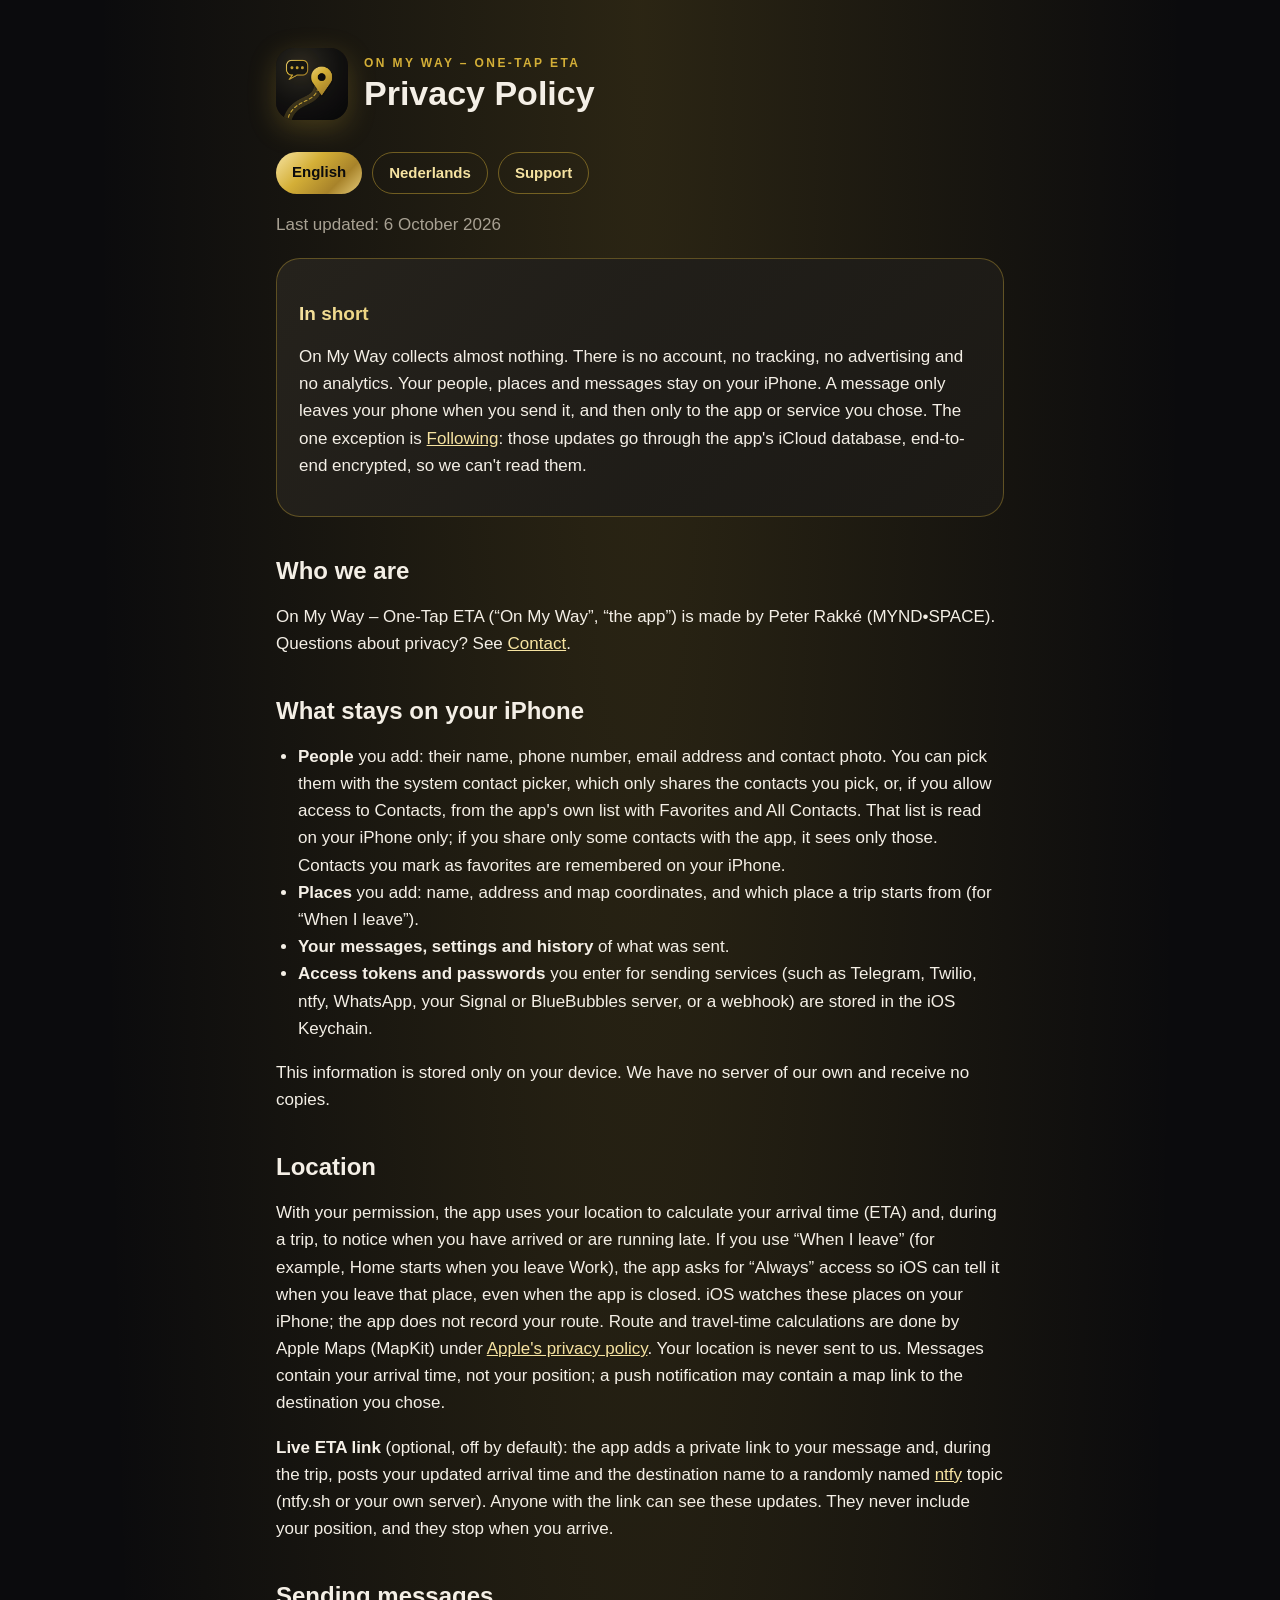
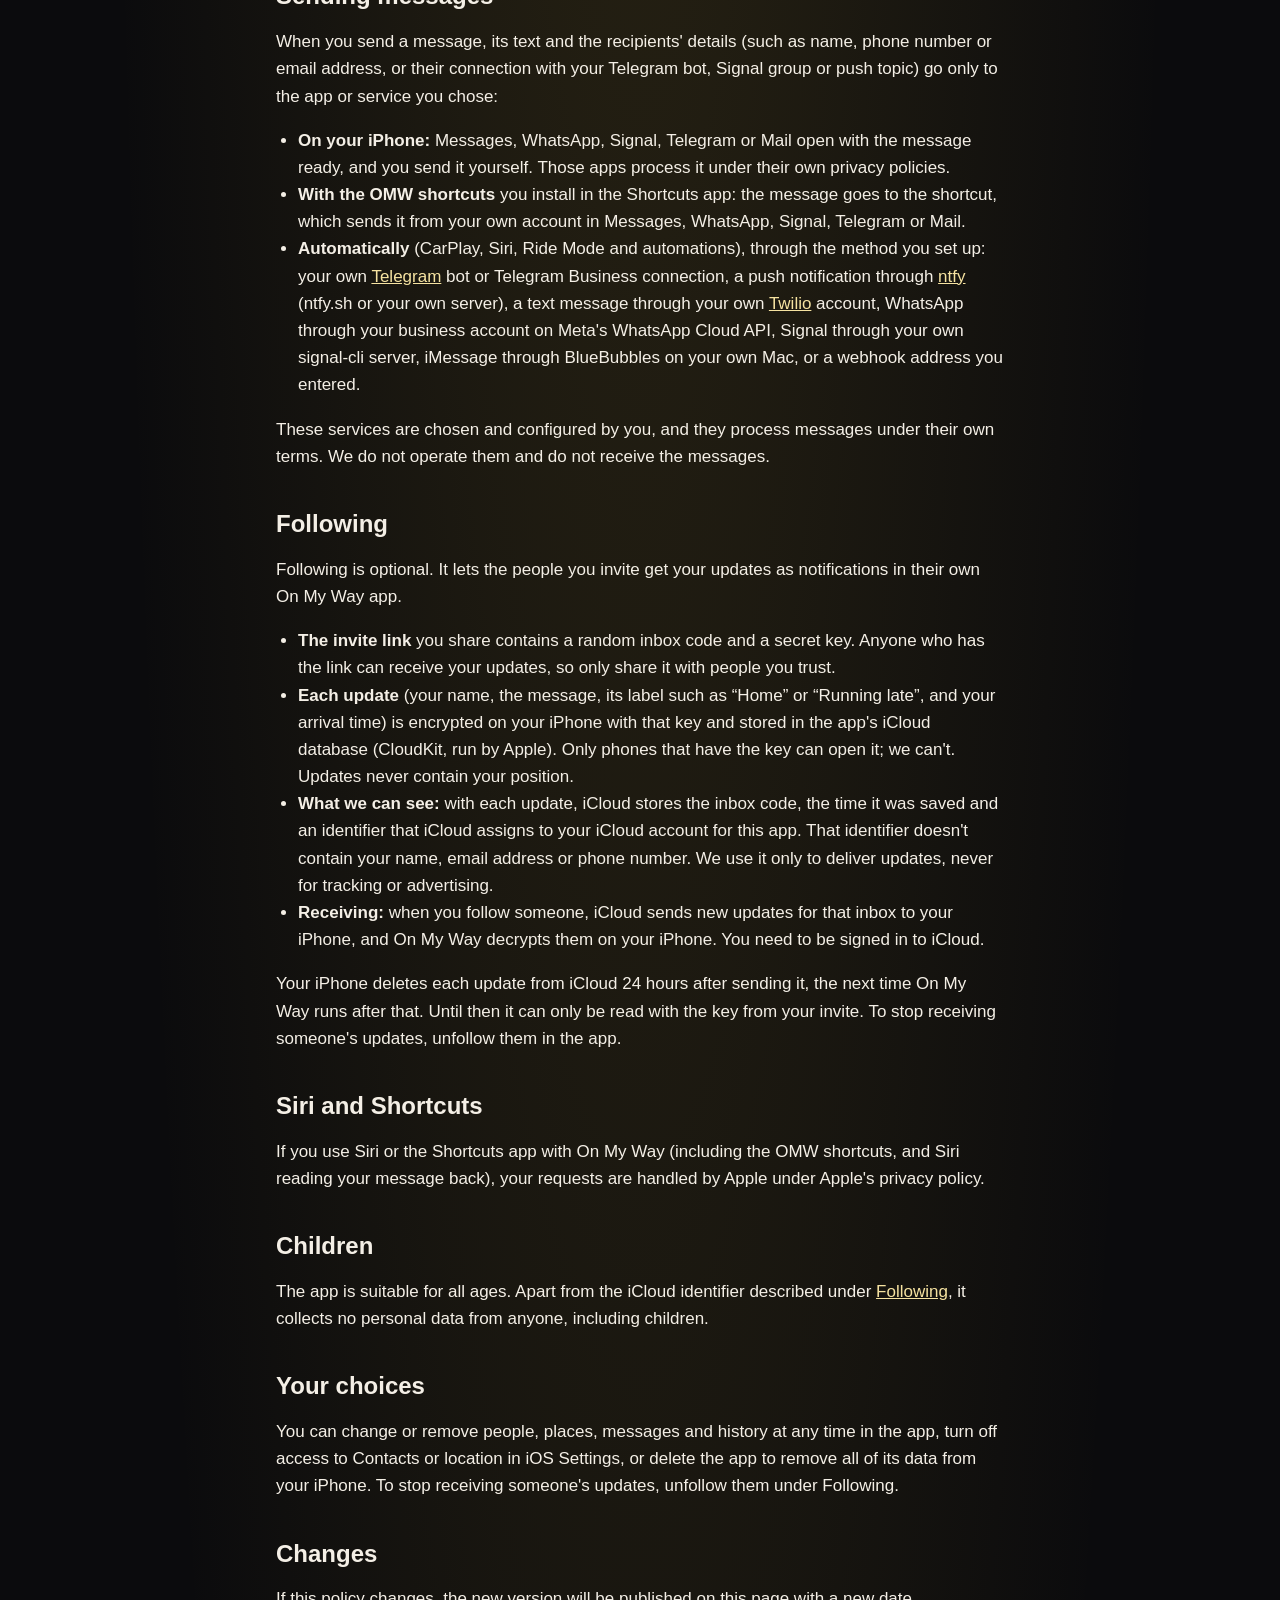
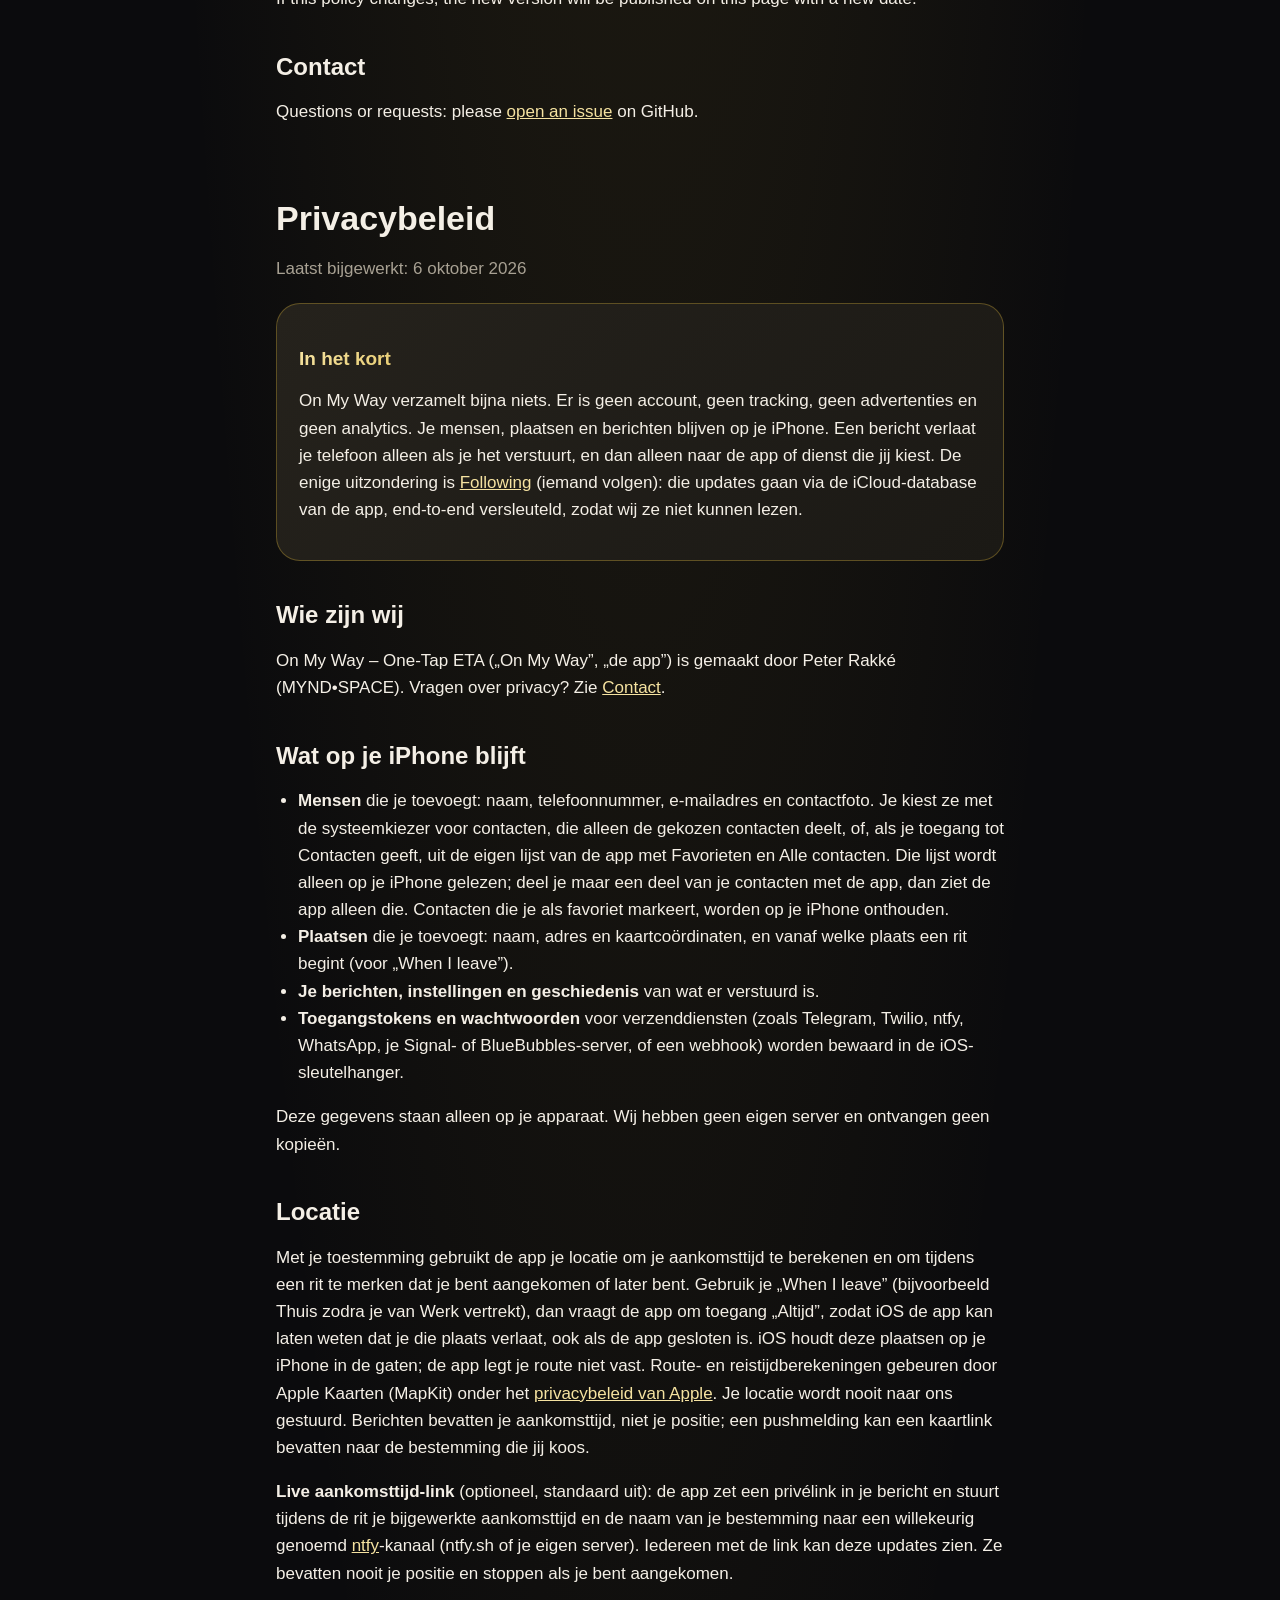
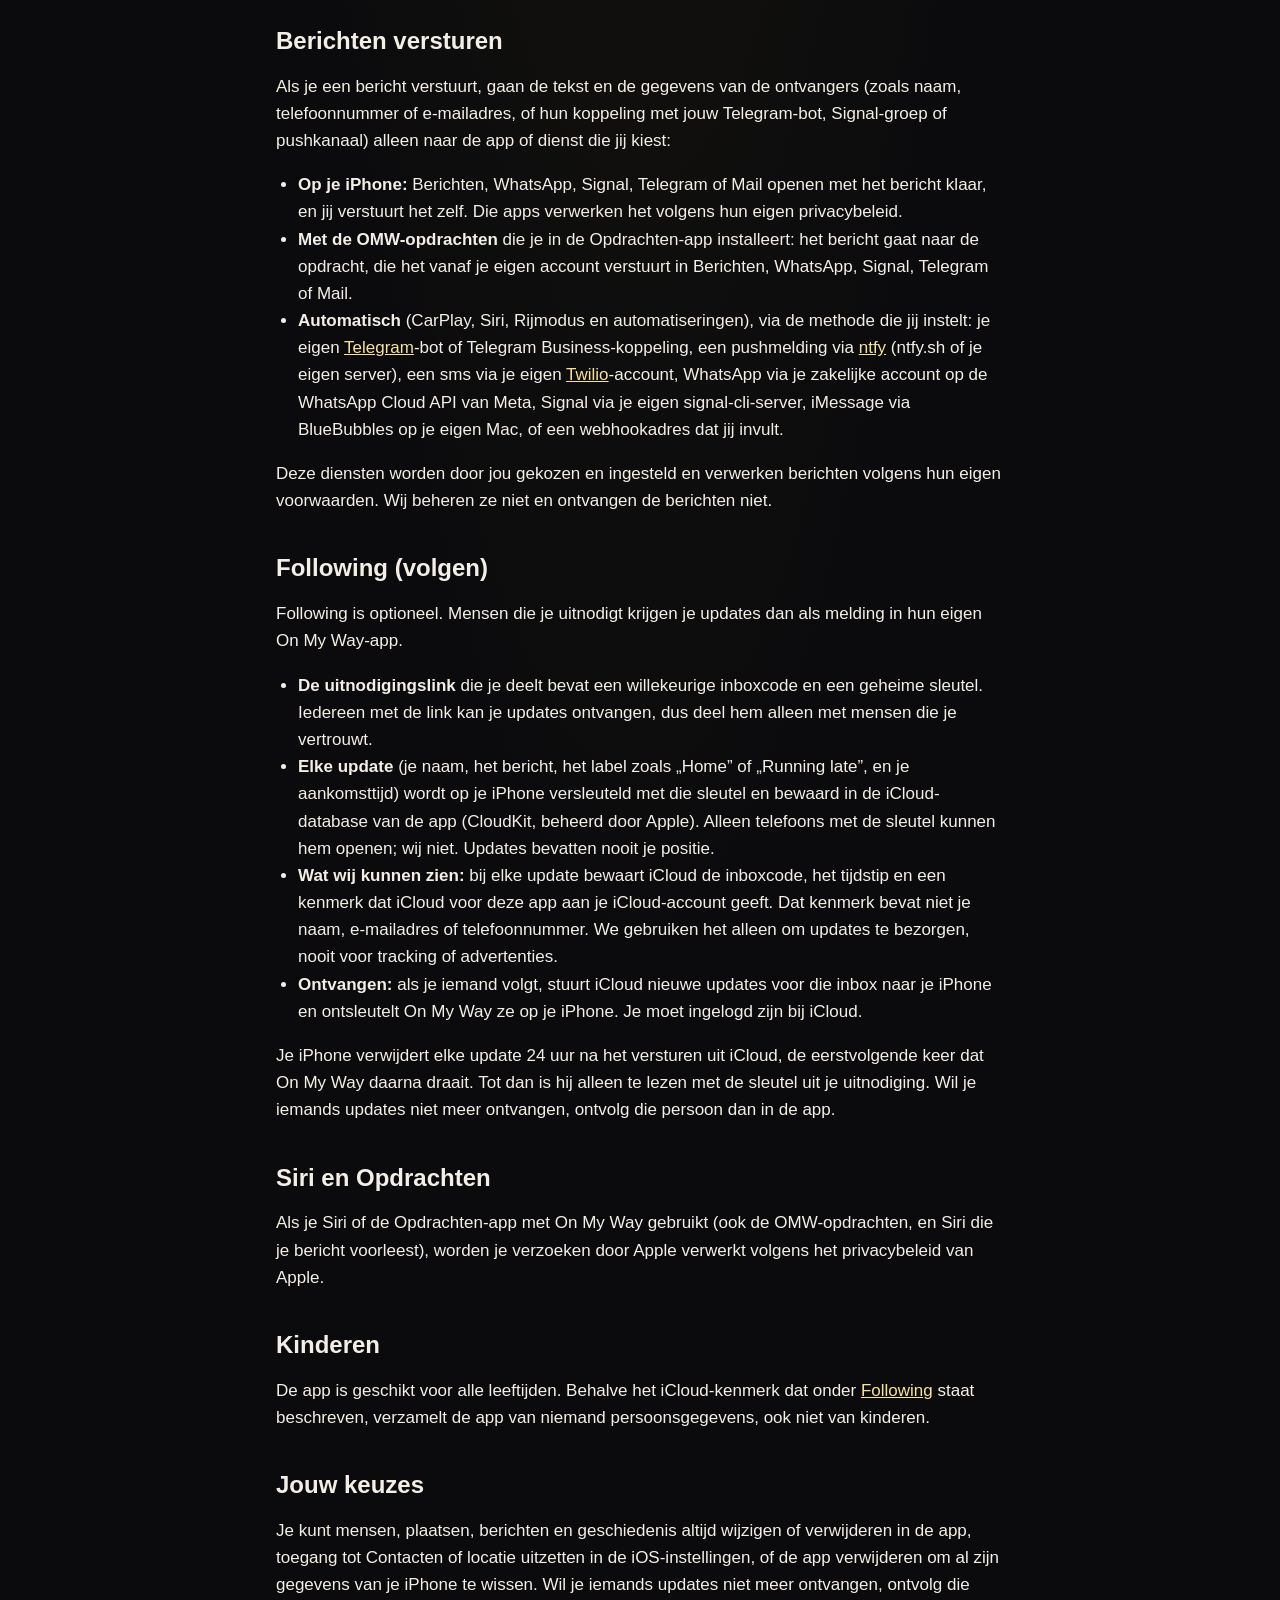
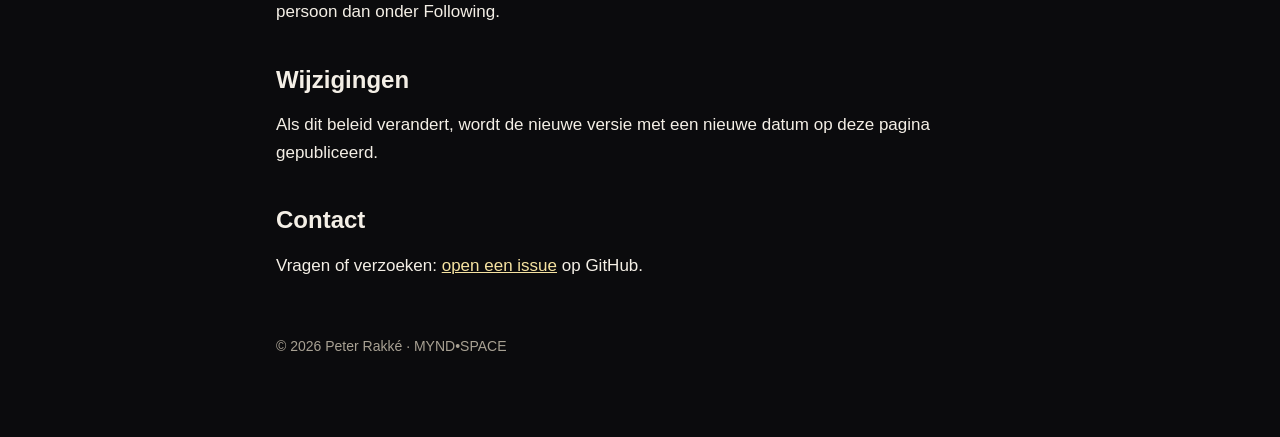
==== commit 723c5ddf: "Privacy policy: Following updates are deleted 24 hours after sending Co-Authored-By: Claude Opus 5.5" ====
--- a/privacy.html
+++ b/privacy.html
@@ -64,7 +64,7 @@
       <li><strong>What we can see:</strong> with each update, iCloud stores the inbox code, the time it was saved and an identifier that iCloud assigns to your iCloud account for this app. That identifier doesn't contain your name, email address or phone number. We use it only to deliver updates, never for tracking or advertising.</li>
       <li><strong>Receiving:</strong> when you follow someone, iCloud sends new updates for that inbox to your iPhone, and On My Way decrypts them on your iPhone. You need to be signed in to iCloud.</li>
     </ul>
-    <p>Encrypted updates are kept in the iCloud database; they can only be read with the key from your invite. To stop receiving someone's updates, unfollow them in the app.</p>
+    <p>Your iPhone deletes each update from iCloud 24 hours after sending it, the next time On My Way runs after that. Until then it can only be read with the key from your invite. To stop receiving someone's updates, unfollow them in the app.</p>
 
     <h2>Siri and Shortcuts</h2>
     <p>If you use Siri or the Shortcuts app with On My Way (including the OMW shortcuts, and Siri reading your message back), your requests are handled by Apple under Apple's privacy policy.</p>
@@ -124,7 +124,7 @@
       <li><strong>Wat wij kunnen zien:</strong> bij elke update bewaart iCloud de inboxcode, het tijdstip en een kenmerk dat iCloud voor deze app aan je iCloud-account geeft. Dat kenmerk bevat niet je naam, e-mailadres of telefoonnummer. We gebruiken het alleen om updates te bezorgen, nooit voor tracking of advertenties.</li>
       <li><strong>Ontvangen:</strong> als je iemand volgt, stuurt iCloud nieuwe updates voor die inbox naar je iPhone en ontsleutelt On My Way ze op je iPhone. Je moet ingelogd zijn bij iCloud.</li>
     </ul>
-    <p>Versleutelde updates blijven bewaard in de iCloud-database; ze zijn alleen te lezen met de sleutel uit je uitnodiging. Wil je iemands updates niet meer ontvangen, ontvolg die persoon dan in de app.</p>
+    <p>Je iPhone verwijdert elke update 24 uur na het versturen uit iCloud, de eerstvolgende keer dat On My Way daarna draait. Tot dan is hij alleen te lezen met de sleutel uit je uitnodiging. Wil je iemands updates niet meer ontvangen, ontvolg die persoon dan in de app.</p>
 
     <h2>Siri en Opdrachten</h2>
     <p>Als je Siri of de Opdrachten-app met On My Way gebruikt (ook de OMW-opdrachten, en Siri die je bericht voorleest), worden je verzoeken door Apple verwerkt volgens het privacybeleid van Apple.</p>
